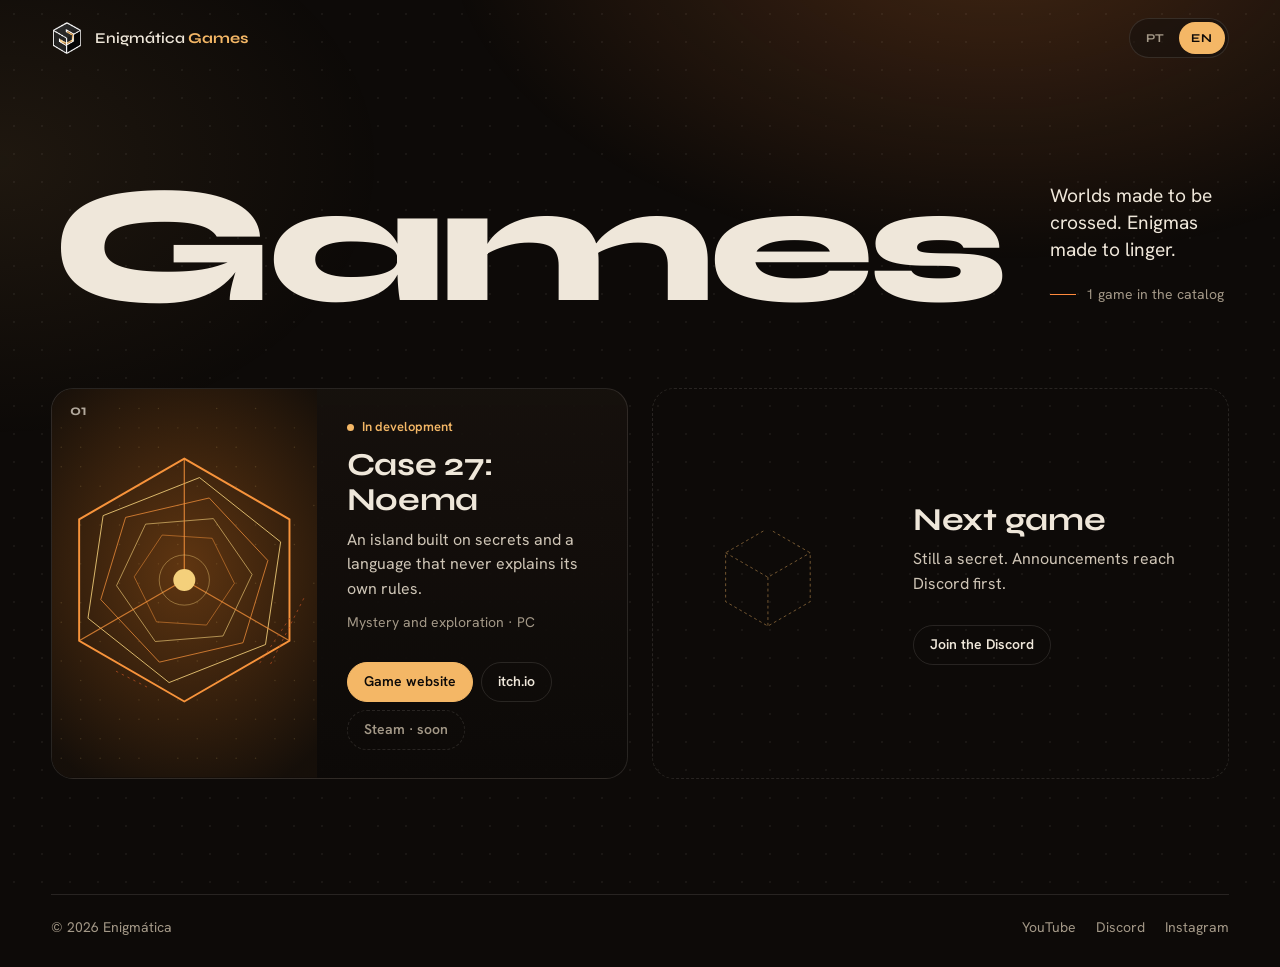
==== index.html @ 011060fa "Rebuild games hub as a dark, data-driven catalog for every game; English by default Co-Authored-By: " ====
<!doctype html>
<html lang="en">
<head>
  <meta charset="utf-8">
  <meta name="viewport" content="width=device-width, initial-scale=1">
  <meta name="theme-color" content="#0d0a08">
  <meta name="description" content="The official home of Enigmática’s games.">
  <meta property="og:title" content="Enigmática Games">
  <meta property="og:description" content="Every game from Enigmática, in one place.">
  <meta property="og:image" content="https://games.enigmatica.art.br/assets/images/enigmatica-logo.png">
  <link rel="canonical" href="https://games.enigmatica.art.br/">
  <link rel="icon" href="assets/images/enigmatica-mark.png">
  <link rel="preload" href="assets/fonts/syne-latin-wght-normal.woff2" as="font" type="font/woff2" crossorigin>
  <link rel="stylesheet" href="assets/games-hub.css?v=20">
  <title>Games — Enigmática</title>
</head>
<body>
  <a class="skip" href="#catalog" data-i18n="skip">Skip to the games</a>

  <header class="bar">
    <a class="home" href="https://enigmatica.art.br/" aria-label="Back to the Enigmática hub" data-i18n-attr="aria-label:homeLabel">
      <img src="assets/images/enigmatica-mark.png" alt="" width="32" height="32">
      <span>Enigmática <b>Games</b></span>
    </a>
    <div class="lang" role="group" aria-label="Language" data-i18n-attr="aria-label:langGroup">
      <button type="button" data-lang="pt" aria-pressed="false" lang="pt-BR" title="Português (Brasil)">PT</button>
      <button type="button" data-lang="en" aria-pressed="true" lang="en" title="English">EN</button>
    </div>
  </header>

  <main>
    <section class="intro" aria-labelledby="page-title">
      <h1 id="page-title" data-i18n="title">Games</h1>
      <div class="intro-side">
        <p class="lede" data-i18n="lede">Worlds made to be crossed. Enigmas made to linger.</p>
        <p class="count" id="count" aria-live="polite"></p>
      </div>
    </section>

    <section class="catalog" id="catalog" aria-labelledby="catalog-title">
      <h2 id="catalog-title" class="sr-only" data-i18n="catalogTitle">Catalog</h2>
      <div class="filters" id="filters" role="group" aria-label="Filter by status" data-i18n-attr="aria-label:filterLabel" hidden></div>
      <ul class="grid" id="grid"></ul>
    </section>
  </main>

  <footer class="foot">
    <span>© <span id="year">2026</span> Enigmática</span>
    <nav class="foot-links" aria-label="Official channels" data-i18n-attr="aria-label:channels">
      <a href="https://www.youtube.com/@enigmatica-art" target="_blank" rel="noopener noreferrer">YouTube</a>
      <a href="https://discord.gg/URapb2bbFA" target="_blank" rel="noopener noreferrer">Discord</a>
      <a href="https://www.instagram.com/enigmatica.official/" target="_blank" rel="noopener noreferrer">Instagram</a>
    </nav>
  </footer>

  <script src="assets/games-data.js?v=20"></script>
  <script src="assets/games-i18n.js?v=20"></script>
  <script src="assets/i18n.js?v=20"></script>
  <script src="assets/games-hub.js?v=20"></script>
</body>
</html>
---- assets/games-hub.css ----
@font-face {
  font-family: 'Syne';
  src: url('fonts/syne-latin-wght-normal.woff2') format('woff2-variations');
  font-weight: 400 800;
  font-display: swap;
}
@font-face {
  font-family: 'Hanken';
  src: url('fonts/hanken-grotesk-latin-wght-normal.woff2') format('woff2-variations');
  font-weight: 100 900;
  font-display: swap;
}

:root {
  color-scheme: dark;
  --night: #0d0a08;
  --char: #17120e;
  --bone: #efe7da;
  --dust: #a39887;
  --ember: #ff8a3d;
  --amber: #f4b766;
  --line: rgba(239, 231, 218, .12);
  --gut: clamp(16px, 4vw, 64px);
  --wide: 1320px;
}

* { box-sizing: border-box; }
html { background: var(--night); scroll-behavior: smooth; }
body {
  margin: 0;
  min-height: 100vh;
  display: flex; flex-direction: column;
  overflow-x: hidden;
  background: transparent;
  color: var(--bone);
  font: 400 16px/1.55 'Hanken', system-ui, sans-serif;
  -webkit-font-smoothing: antialiased;
}
body::before {
  content: ""; position: fixed; inset: 0; z-index: -1; pointer-events: none;
  background:
    radial-gradient(70vw 42vw at 78% -8%, rgba(255, 138, 61, .22), transparent 62%),
    radial-gradient(50vw 36vw at 0% 18%, rgba(244, 183, 102, .08), transparent 60%),
    radial-gradient(rgba(239, 231, 218, .06) 1px, transparent 1.2px) 0 0 / 28px 28px;
}
a { color: inherit; }
img, svg { display: block; }
.sr-only { position: absolute; width: 1px; height: 1px; overflow: hidden; clip: rect(0 0 0 0); white-space: nowrap; }
.skip { position: fixed; z-index: 100; left: 12px; top: 12px; padding: 10px 14px; background: var(--bone); color: var(--night); transform: translateY(-160%); border-radius: 8px; }
.skip:focus { transform: none; }
:focus-visible { outline: 2px solid var(--amber); outline-offset: 3px; }

/* barra */
.bar {
  width: min(100% - 2 * var(--gut), var(--wide)); margin: 0 auto;
  display: flex; justify-content: space-between; align-items: center; gap: 16px;
  padding: 18px 0;
}
.home { display: inline-flex; align-items: center; gap: 12px; text-decoration: none; font: 600 15px/1 'Syne', sans-serif; }
.home b { color: var(--amber); font-weight: 700; }
.home img { width: 32px; height: 32px; }
.lang { display: inline-flex; padding: 3px; gap: 2px; border: 1px solid var(--line); border-radius: 999px; background: rgba(23, 18, 14, .6); }
.lang button {
  min-width: 44px; min-height: 32px; padding: 0 12px; border: 0; border-radius: 999px; cursor: pointer;
  background: transparent; color: var(--dust); font: 700 12px/1 'Syne', sans-serif; letter-spacing: .06em;
  transition: background .25s ease, color .25s ease;
}
.lang button:hover { color: var(--bone); }
.lang button[aria-pressed="true"] { background: var(--amber); color: var(--night); }

/* abertura */
.intro {
  width: min(100% - 2 * var(--gut), var(--wide)); margin: 0 auto;
  padding: clamp(40px, 8vw, 110px) 0 clamp(28px, 4vw, 56px);
  display: grid; grid-template-columns: auto minmax(0, 340px); justify-content: space-between; align-items: end; gap: 24px 48px;
}
.intro h1 {
  margin: 0;
  font: 800 clamp(64px, 13vw, 196px)/.82 'Syne', sans-serif;
  letter-spacing: -.035em;
  animation: rise 1s cubic-bezier(.2, .7, .2, 1) both;
}
.intro-side { padding-bottom: .6em; animation: rise 1s .1s cubic-bezier(.2, .7, .2, 1) both; }
.lede { margin: 0 0 14px; color: var(--bone); font-size: clamp(17px, 1.5vw, 20px); line-height: 1.4; }
.count { margin: 0; display: inline-flex; align-items: center; gap: 10px; color: var(--dust); font-size: 14px; }
.count::before { content: ""; width: 26px; height: 1px; background: var(--ember); }

/* catálogo */
.catalog { width: min(100% - 2 * var(--gut), var(--wide)); margin: 0 auto; padding-bottom: clamp(70px, 9vw, 130px); flex: 1; }
.filters { display: flex; flex-wrap: wrap; gap: 8px; margin-bottom: 22px; }
.filters button {
  min-height: 38px; padding: 0 16px; border-radius: 999px; cursor: pointer;
  border: 1px solid var(--line); background: transparent; color: var(--dust); font: 600 14px/1 'Hanken', sans-serif;
}
.filters button[aria-pressed="true"] { border-color: var(--amber); color: var(--bone); background: rgba(244, 183, 102, .1); }

.grid {
  list-style: none; margin: 0; padding: 0;
  display: grid; grid-template-columns: repeat(auto-fit, minmax(min(100%, 320px), 1fr)); gap: clamp(14px, 1.8vw, 24px);
}
.card {
  position: relative;
  container-type: inline-size;
  display: flex; flex-direction: column;
  border: 1px solid var(--line); border-radius: 22px; overflow: hidden;
  background: linear-gradient(180deg, rgba(23, 18, 14, .9), rgba(13, 10, 8, .95));
  transition: border-color .35s ease, transform .35s cubic-bezier(.2, .7, .2, 1);
  animation: rise .9s cubic-bezier(.2, .7, .2, 1) both;
}
.card:nth-child(2) { animation-delay: .08s; }
.card:nth-child(3) { animation-delay: .16s; }
.card:hover, .card:focus-within { border-color: hsl(var(--h, 28) 80% 60% / .55); transform: translateY(-4px); }
.cover { position: relative; display: block; aspect-ratio: 5 / 4; overflow: hidden; }
.cover-art { width: 100%; height: 100%; }
.sigil { transform-origin: 200px 236px; transition: transform 1.4s cubic-bezier(.2, .7, .2, 1); }
.card:hover .sigil, .card:focus-within .sigil { transform: rotate(30deg) scale(1.04); }
.cover-no {
  position: absolute; left: 18px; top: 14px;
  font: 700 15px/1 'Syne', sans-serif; color: rgba(239, 231, 218, .7);
}
.card-body { display: flex; flex-direction: column; gap: 10px; padding: 20px 22px 22px; flex: 1; }
.status { margin: 0; display: inline-flex; align-items: center; gap: 8px; font-size: 13px; font-weight: 600; color: var(--dust); }
.status::before { content: ""; width: 7px; height: 7px; border-radius: 50%; background: currentColor; }
.status-released { color: #9fd38a; }
.status-development { color: var(--amber); }
.status-announced { color: #c9b3f0; }
.status-development::before { animation: pulse 2.4s ease-in-out infinite; }
@keyframes pulse { 50% { box-shadow: 0 0 0 5px rgba(244, 183, 102, .15); } }
.card-title { margin: 0; font: 700 clamp(22px, 2vw, 27px)/1.1 'Syne', sans-serif; letter-spacing: -.01em; }
.card-text { margin: 0; color: #cfc5b6; max-width: 46ch; }
.card-meta { margin: 0; color: var(--dust); font-size: 14px; }
.card-links { margin-top: auto; padding-top: 8px; display: flex; flex-wrap: wrap; gap: 8px; }
.pill {
  display: inline-flex; align-items: center; min-height: 40px; padding: 0 16px;
  border: 1px solid var(--line); border-radius: 999px;
  text-decoration: none; font-size: 14px; font-weight: 600;
  transition: background .2s ease, border-color .2s ease, color .2s ease;
}
a.pill:hover { border-color: var(--amber); }
.pill-solid { background: var(--amber); border-color: var(--amber); color: var(--night); }
a.pill-solid:hover { background: var(--bone); border-color: var(--bone); }
.pill-off { color: var(--dust); border-style: dashed; cursor: default; }

.card-next { background: transparent; border-style: dashed; }
.cover-next { display: grid; place-items: center; background: transparent; }
.cover-next { aspect-ratio: auto; min-height: 150px; }
.cover-next svg { width: min(46%, 170px); max-height: 120px; height: auto; fill: none; stroke: rgba(244, 183, 102, .55); stroke-width: 2; stroke-dasharray: 7 7; stroke-linejoin: round; animation: dash 20s linear infinite; }
@keyframes dash { to { stroke-dashoffset: -280; } }

.foot {
  width: min(100% - 2 * var(--gut), var(--wide)); margin: 0 auto;
  display: flex; flex-wrap: wrap; justify-content: space-between; gap: 12px 24px;
  padding: 22px 0 28px; border-top: 1px solid var(--line);
  color: var(--dust); font-size: 14px;
}
.foot-links { display: flex; gap: 20px; }
.foot-links a { text-decoration: none; }
.foot-links a:hover { color: var(--bone); }

@keyframes rise { from { opacity: 0; transform: translateY(20px); } }

@media (max-width: 720px) {
  .intro { grid-template-columns: 1fr; }
  .intro h1 { font-size: 15vw; }
  .intro-side { padding-bottom: 0; }
}
@media (prefers-reduced-motion: reduce) {
  html { scroll-behavior: auto; }
  *, *::before, *::after { animation: none !important; transition: none !important; }
}

/* cartão largo (poucos jogos ou tela grande): capa à esquerda */
.card-in { display: flex; flex-direction: column; height: 100%; }
@container (min-width: 560px) {
  .card-in { flex-direction: row; }
  .card-in > .cover { flex: 0 0 46%; aspect-ratio: 4 / 5; }
  .card-in > .cover-next { flex-basis: 40%; aspect-ratio: auto; }
  .card-in > .card-body { padding: 28px 30px; justify-content: center; }
  .card-in .card-title { font-size: 32px; }
  .card-in .card-links { margin-top: 10px; }
}
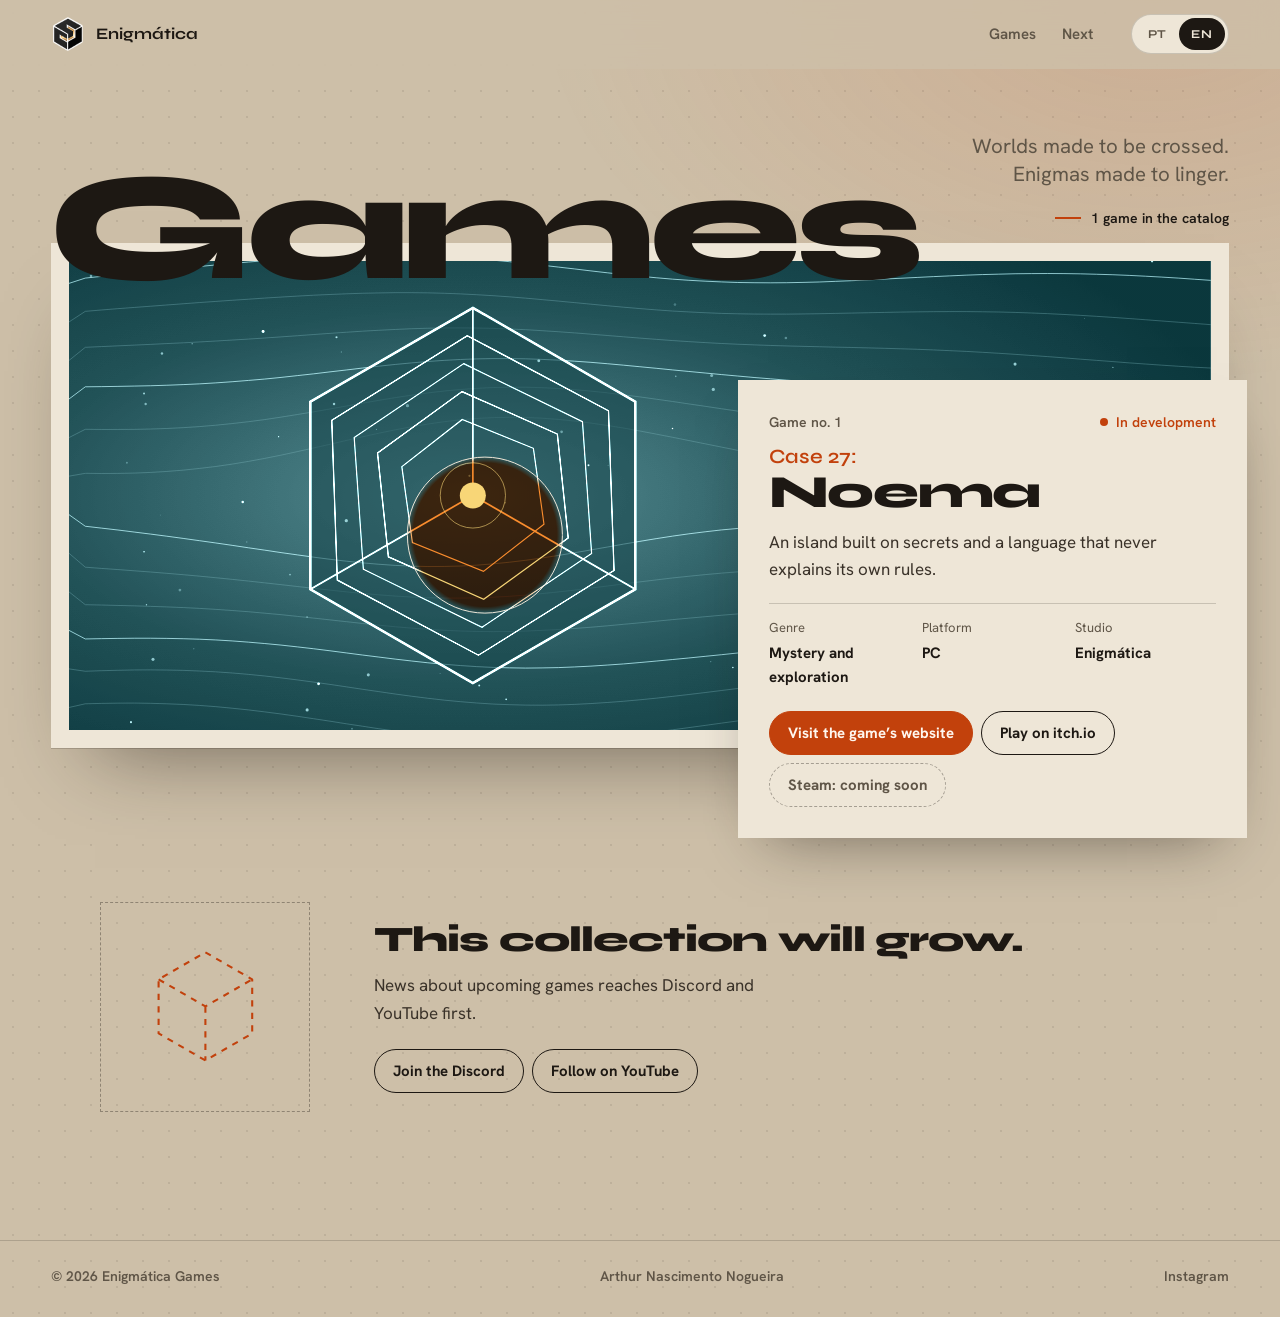
==== commit 93a43bc7: "Games hub: return to the exhibit layout on a sand palette, generated art per game, no game screensho" ====
--- a/index.html
+++ b/index.html
@@ -3,7 +3,7 @@
 <head>
   <meta charset="utf-8">
   <meta name="viewport" content="width=device-width, initial-scale=1">
-  <meta name="theme-color" content="#0d0a08">
+  <meta name="theme-color" content="#cdbfa8">
   <meta name="description" content="The official home of Enigmática’s games.">
   <meta property="og:title" content="Enigmática Games">
   <meta property="og:description" content="Every game from Enigmática, in one place.">
@@ -11,7 +11,7 @@
   <link rel="canonical" href="https://games.enigmatica.art.br/">
   <link rel="icon" href="assets/images/enigmatica-mark.png">
   <link rel="preload" href="assets/fonts/syne-latin-wght-normal.woff2" as="font" type="font/woff2" crossorigin>
-  <link rel="stylesheet" href="assets/games-hub.css?v=20">
+  <link rel="stylesheet" href="assets/games-hub.css?v=30">
   <title>Games — Enigmática</title>
 </head>
 <body>
@@ -19,9 +19,13 @@
 
   <header class="bar">
     <a class="home" href="https://enigmatica.art.br/" aria-label="Back to the Enigmática hub" data-i18n-attr="aria-label:homeLabel">
-      <img src="assets/images/enigmatica-mark.png" alt="" width="32" height="32">
-      <span>Enigmática <b>Games</b></span>
+      <img src="assets/images/enigmatica-mark.png" alt="" width="34" height="34">
+      <span>Enigmática</span>
     </a>
+    <nav class="bar-nav" aria-label="Sections" data-i18n-attr="aria-label:navLabel">
+      <a href="#catalog" data-i18n="nav.games">Games</a>
+      <a href="#next" data-i18n="nav.next">Next</a>
+    </nav>
     <div class="lang" role="group" aria-label="Language" data-i18n-attr="aria-label:langGroup">
       <button type="button" data-lang="pt" aria-pressed="false" lang="pt-BR" title="Português (Brasil)">PT</button>
       <button type="button" data-lang="en" aria-pressed="true" lang="en" title="English">EN</button>
@@ -29,33 +33,43 @@
   </header>
 
   <main>
-    <section class="intro" aria-labelledby="page-title">
-      <h1 id="page-title" data-i18n="title">Games</h1>
-      <div class="intro-side">
-        <p class="lede" data-i18n="lede">Worlds made to be crossed. Enigmas made to linger.</p>
-        <p class="count" id="count" aria-live="polite"></p>
+    <section class="opening" aria-labelledby="page-title">
+      <h1 id="page-title" class="mega" data-i18n="title">Games</h1>
+      <div class="opening-side">
+        <p class="lede" data-i18n-html="lede">Worlds made to be crossed.<br>Enigmas made to linger.</p>
+        <p class="count" id="count"></p>
       </div>
     </section>
 
-    <section class="catalog" id="catalog" aria-labelledby="catalog-title">
+    <section id="catalog" class="catalog" aria-labelledby="catalog-title">
       <h2 id="catalog-title" class="sr-only" data-i18n="catalogTitle">Catalog</h2>
-      <div class="filters" id="filters" role="group" aria-label="Filter by status" data-i18n-attr="aria-label:filterLabel" hidden></div>
-      <ul class="grid" id="grid"></ul>
+      <div id="exhibits"></div>
+    </section>
+
+    <section class="next" id="next" aria-labelledby="next-title">
+      <div class="next-slot" aria-hidden="true">
+        <svg viewBox="0 0 120 120"><path d="M60 8 105 34v52L60 112 15 86V34Z"/><path d="M15 34 60 60l45-26M60 60v52"/></svg>
+      </div>
+      <div class="next-copy">
+        <h2 id="next-title" data-i18n="next.title">This collection will grow.</h2>
+        <p data-i18n="next.text">News about upcoming games reaches Discord and YouTube first.</p>
+        <div class="actions">
+          <a class="btn" href="https://discord.gg/URapb2bbFA" target="_blank" rel="noopener noreferrer"><span data-i18n="next.discord">Join the Discord</span><span class="sr-only" data-i18n="newTab">(opens in a new tab)</span></a>
+          <a class="btn" href="https://www.youtube.com/@enigmatica-art" target="_blank" rel="noopener noreferrer"><span data-i18n="next.youtube">Follow on YouTube</span><span class="sr-only" data-i18n="newTab">(opens in a new tab)</span></a>
+        </div>
+      </div>
     </section>
   </main>
 
   <footer class="foot">
-    <span>© <span id="year">2026</span> Enigmática</span>
-    <nav class="foot-links" aria-label="Official channels" data-i18n-attr="aria-label:channels">
-      <a href="https://www.youtube.com/@enigmatica-art" target="_blank" rel="noopener noreferrer">YouTube</a>
-      <a href="https://discord.gg/URapb2bbFA" target="_blank" rel="noopener noreferrer">Discord</a>
-      <a href="https://www.instagram.com/enigmatica.official/" target="_blank" rel="noopener noreferrer">Instagram</a>
-    </nav>
+    <span>© <span id="year">2026</span> Enigmática Games</span>
+    <span>Arthur Nascimento Nogueira</span>
+    <a href="https://www.instagram.com/enigmatica.official/" target="_blank" rel="noopener noreferrer">Instagram</a>
   </footer>
 
-  <script src="assets/games-data.js?v=20"></script>
-  <script src="assets/games-i18n.js?v=20"></script>
-  <script src="assets/i18n.js?v=20"></script>
-  <script src="assets/games-hub.js?v=20"></script>
+  <script src="assets/games-data.js?v=30"></script>
+  <script src="assets/games-i18n.js?v=30"></script>
+  <script src="assets/i18n.js?v=30"></script>
+  <script src="assets/games-hub.js?v=30"></script>
 </body>
 </html>
--- a/assets/games-hub.css
+++ b/assets/games-hub.css
@@ -12,170 +12,204 @@
 }
 
 :root {
-  color-scheme: dark;
-  --night: #0d0a08;
-  --char: #17120e;
-  --bone: #efe7da;
-  --dust: #a39887;
-  --ember: #ff8a3d;
-  --amber: #f4b766;
-  --line: rgba(239, 231, 218, .12);
+  color-scheme: light;
+  --sand: #cdbfa8;
+  --paper: #eee6d7;
+  --ink: #1d1813;
+  --stone: #5f5547;
+  --ember: #c2410c;
+  --oxide: #2f5d62;
+  --rule: rgba(29, 24, 19, .18);
   --gut: clamp(16px, 4vw, 64px);
-  --wide: 1320px;
+  --wide: 1360px;
+  --mat: clamp(10px, 1.4vw, 20px);
 }
 
 * { box-sizing: border-box; }
-html { background: var(--night); scroll-behavior: smooth; }
+html { background: var(--sand); scroll-behavior: smooth; }
 body {
   margin: 0;
-  min-height: 100vh;
-  display: flex; flex-direction: column;
   overflow-x: hidden;
-  background: transparent;
-  color: var(--bone);
-  font: 400 16px/1.55 'Hanken', system-ui, sans-serif;
+  color: var(--ink);
+  font: 400 17px/1.6 'Hanken', system-ui, sans-serif;
+  background:
+    radial-gradient(80vw 50vw at 90% 0%, rgba(194, 65, 12, .14), transparent 60%),
+    radial-gradient(rgba(29, 24, 19, .09) 1px, transparent 1.3px) 0 0 / 26px 26px,
+    var(--sand);
   -webkit-font-smoothing: antialiased;
-}
-body::before {
-  content: ""; position: fixed; inset: 0; z-index: -1; pointer-events: none;
-  background:
-    radial-gradient(70vw 42vw at 78% -8%, rgba(255, 138, 61, .22), transparent 62%),
-    radial-gradient(50vw 36vw at 0% 18%, rgba(244, 183, 102, .08), transparent 60%),
-    radial-gradient(rgba(239, 231, 218, .06) 1px, transparent 1.2px) 0 0 / 28px 28px;
 }
 a { color: inherit; }
 img, svg { display: block; }
 .sr-only { position: absolute; width: 1px; height: 1px; overflow: hidden; clip: rect(0 0 0 0); white-space: nowrap; }
-.skip { position: fixed; z-index: 100; left: 12px; top: 12px; padding: 10px 14px; background: var(--bone); color: var(--night); transform: translateY(-160%); border-radius: 8px; }
+.skip { position: fixed; z-index: 100; left: 12px; top: 12px; padding: 10px 14px; background: var(--ink); color: var(--paper); transform: translateY(-160%); }
 .skip:focus { transform: none; }
-:focus-visible { outline: 2px solid var(--amber); outline-offset: 3px; }
+:focus-visible { outline: 2px solid var(--ember); outline-offset: 3px; }
 
 /* barra */
 .bar {
-  width: min(100% - 2 * var(--gut), var(--wide)); margin: 0 auto;
-  display: flex; justify-content: space-between; align-items: center; gap: 16px;
-  padding: 18px 0;
-}
-.home { display: inline-flex; align-items: center; gap: 12px; text-decoration: none; font: 600 15px/1 'Syne', sans-serif; }
-.home b { color: var(--amber); font-weight: 700; }
-.home img { width: 32px; height: 32px; }
-.lang { display: inline-flex; padding: 3px; gap: 2px; border: 1px solid var(--line); border-radius: 999px; background: rgba(23, 18, 14, .6); }
+  position: sticky; top: 0; z-index: 30;
+  display: grid; grid-template-columns: 1fr auto auto; align-items: center; gap: clamp(14px, 3vw, 40px);
+  padding: 14px var(--gut);
+  background: rgba(205, 191, 168, .84);
+  backdrop-filter: blur(12px); -webkit-backdrop-filter: blur(12px);
+  border-bottom: 1px solid transparent;
+  transition: border-color .3s ease;
+}
+.bar.is-stuck { border-color: var(--rule); }
+.home { display: inline-flex; align-items: center; gap: 11px; text-decoration: none; font: 700 16px/1 'Syne', sans-serif; }
+.home img { width: 34px; height: 34px; }
+.bar-nav { display: flex; gap: 26px; }
+.bar-nav a { text-decoration: none; font-weight: 600; font-size: 15px; color: var(--stone); }
+.bar-nav a:hover { color: var(--ink); }
+.lang { display: inline-flex; padding: 3px; border: 1px solid var(--rule); border-radius: 999px; background: var(--paper); }
 .lang button {
   min-width: 44px; min-height: 32px; padding: 0 12px; border: 0; border-radius: 999px; cursor: pointer;
-  background: transparent; color: var(--dust); font: 700 12px/1 'Syne', sans-serif; letter-spacing: .06em;
-  transition: background .25s ease, color .25s ease;
-}
-.lang button:hover { color: var(--bone); }
-.lang button[aria-pressed="true"] { background: var(--amber); color: var(--night); }
-
-/* abertura */
-.intro {
+  background: transparent; color: var(--stone); font: 700 12px/1 'Syne', sans-serif; letter-spacing: .06em;
+}
+.lang button[aria-pressed="true"] { background: var(--ink); color: var(--paper); }
+
+/* abertura: título gigante que invade a primeira moldura */
+.opening {
+  position: relative; z-index: 3;
   width: min(100% - 2 * var(--gut), var(--wide)); margin: 0 auto;
-  padding: clamp(40px, 8vw, 110px) 0 clamp(28px, 4vw, 56px);
-  display: grid; grid-template-columns: auto minmax(0, 340px); justify-content: space-between; align-items: end; gap: 24px 48px;
-}
-.intro h1 {
+  padding-top: clamp(24px, 5vw, 64px);
+  display: grid; grid-template-columns: 1fr auto; align-items: end; gap: 24px;
+  pointer-events: none;
+}
+.mega {
   margin: 0;
-  font: 800 clamp(64px, 13vw, 196px)/.82 'Syne', sans-serif;
-  letter-spacing: -.035em;
-  animation: rise 1s cubic-bezier(.2, .7, .2, 1) both;
-}
-.intro-side { padding-bottom: .6em; animation: rise 1s .1s cubic-bezier(.2, .7, .2, 1) both; }
-.lede { margin: 0 0 14px; color: var(--bone); font-size: clamp(17px, 1.5vw, 20px); line-height: 1.4; }
-.count { margin: 0; display: inline-flex; align-items: center; gap: 10px; color: var(--dust); font-size: 14px; }
-.count::before { content: ""; width: 26px; height: 1px; background: var(--ember); }
-
-/* catálogo */
-.catalog { width: min(100% - 2 * var(--gut), var(--wide)); margin: 0 auto; padding-bottom: clamp(70px, 9vw, 130px); flex: 1; }
-.filters { display: flex; flex-wrap: wrap; gap: 8px; margin-bottom: 22px; }
-.filters button {
-  min-height: 38px; padding: 0 16px; border-radius: 999px; cursor: pointer;
-  border: 1px solid var(--line); background: transparent; color: var(--dust); font: 600 14px/1 'Hanken', sans-serif;
-}
-.filters button[aria-pressed="true"] { border-color: var(--amber); color: var(--bone); background: rgba(244, 183, 102, .1); }
-
-.grid {
-  list-style: none; margin: 0; padding: 0;
-  display: grid; grid-template-columns: repeat(auto-fit, minmax(min(100%, 320px), 1fr)); gap: clamp(14px, 1.8vw, 24px);
-}
-.card {
+  font: 800 clamp(64px, 12vw, 180px)/.8 'Syne', sans-serif;
+  letter-spacing: -.045em;
+  transform: translateX(-.03em);
+  animation: up 1.1s cubic-bezier(.2, .7, .2, 1) both;
+}
+.opening-side {
+  margin-bottom: calc(clamp(64px, 12vw, 180px) * .3 + 14px);
+  text-align: right;
+  animation: up 1.1s .12s cubic-bezier(.2, .7, .2, 1) both;
+}
+.lede { margin: 0 0 12px; max-width: 26ch; margin-left: auto; color: var(--stone); font-size: clamp(17px, 1.6vw, 21px); line-height: 1.35; }
+.count { margin: 0; display: inline-flex; align-items: center; gap: 10px; color: var(--ink); font-weight: 600; font-size: 14px; }
+.count::before { content: ""; width: 26px; height: 2px; background: var(--ember); }
+
+/* exposições */
+.catalog { position: relative; z-index: 2; }
+.exhibit {
   position: relative;
-  container-type: inline-size;
-  display: flex; flex-direction: column;
-  border: 1px solid var(--line); border-radius: 22px; overflow: hidden;
-  background: linear-gradient(180deg, rgba(23, 18, 14, .9), rgba(13, 10, 8, .95));
-  transition: border-color .35s ease, transform .35s cubic-bezier(.2, .7, .2, 1);
-  animation: rise .9s cubic-bezier(.2, .7, .2, 1) both;
-}
-.card:nth-child(2) { animation-delay: .08s; }
-.card:nth-child(3) { animation-delay: .16s; }
-.card:hover, .card:focus-within { border-color: hsl(var(--h, 28) 80% 60% / .55); transform: translateY(-4px); }
-.cover { position: relative; display: block; aspect-ratio: 5 / 4; overflow: hidden; }
-.cover-art { width: 100%; height: 100%; }
-.sigil { transform-origin: 200px 236px; transition: transform 1.4s cubic-bezier(.2, .7, .2, 1); }
-.card:hover .sigil, .card:focus-within .sigil { transform: rotate(30deg) scale(1.04); }
-.cover-no {
-  position: absolute; left: 18px; top: 14px;
-  font: 700 15px/1 'Syne', sans-serif; color: rgba(239, 231, 218, .7);
-}
-.card-body { display: flex; flex-direction: column; gap: 10px; padding: 20px 22px 22px; flex: 1; }
-.status { margin: 0; display: inline-flex; align-items: center; gap: 8px; font-size: 13px; font-weight: 600; color: var(--dust); }
-.status::before { content: ""; width: 7px; height: 7px; border-radius: 50%; background: currentColor; }
-.status-released { color: #9fd38a; }
-.status-development { color: var(--amber); }
-.status-announced { color: #c9b3f0; }
+  width: min(100% - 2 * var(--gut), var(--wide));
+  margin: 0 auto clamp(120px, 12vw, 180px);
+  display: grid; grid-template-columns: repeat(12, minmax(0, 1fr));
+  animation: up 1.1s .2s cubic-bezier(.2, .7, .2, 1) both;
+}
+.exhibit:first-child { margin-top: calc(clamp(64px, 12vw, 180px) * -.3); }
+.frame {
+  --x: 60%; --y: 50%; --r: 0px;
+  position: relative; display: block;
+  grid-column: 1 / -1; grid-row: 1;
+  aspect-ratio: 7 / 3;
+  background: var(--paper);
+  box-shadow: 0 1px 0 var(--rule), 0 44px 80px -44px rgba(29, 24, 19, .55);
+  overflow: hidden; cursor: crosshair;
+}
+.frame-art { position: absolute; inset: var(--mat); overflow: hidden; }
+.frame-art svg { width: 100%; height: 100%; }
+.frame-base svg { filter: grayscale(1) contrast(.9) brightness(1.9); }
+.frame-base::after { content: ""; position: absolute; inset: 0; background: var(--oxide); mix-blend-mode: color; }
+.frame-base::before { content: ""; position: absolute; inset: 0; z-index: 1; background: var(--oxide); mix-blend-mode: soft-light; opacity: .35; }
+.frame-color {
+  z-index: 2;
+  -webkit-mask-image: radial-gradient(circle var(--r) at var(--x) var(--y), #000 92%, transparent 100%);
+          mask-image: radial-gradient(circle var(--r) at var(--x) var(--y), #000 92%, transparent 100%);
+}
+.sigil { transition: transform 1.6s cubic-bezier(.2, .7, .2, 1); }
+.frame:hover .sigil { transform: rotate(30deg); }
+.frame-ring {
+  position: absolute; z-index: 3; left: 0; top: 0;
+  width: calc(var(--r) * 2); height: calc(var(--r) * 2);
+  border: 1.5px solid var(--paper); border-radius: 50%;
+  transform: translate(calc(var(--px, 0px) - 50%), calc(var(--py, 0px) - 50%));
+  pointer-events: none;
+}
+
+.placard {
+  position: relative; z-index: 4;
+  grid-column: 8 / -1; grid-row: 1; align-self: end;
+  margin: 0 calc(var(--mat) * -1) calc(clamp(60px, 7vw, 110px) * -1) 0;
+  padding: clamp(22px, 2.4vw, 34px);
+  background: var(--paper);
+  box-shadow: 0 26px 60px -30px rgba(29, 24, 19, .55);
+}
+.is-flip .placard { grid-column: 1 / 6; margin: 0 0 calc(clamp(60px, 7vw, 110px) * -1) calc(var(--mat) * -1); }
+.placard-no { display: flex; justify-content: space-between; align-items: center; gap: 12px; margin: 0 0 14px; font-size: 14px; font-weight: 600; color: var(--stone); }
+.status { display: inline-flex; align-items: center; gap: 8px; }
+.status::before { content: ""; width: 8px; height: 8px; border-radius: 50%; background: currentColor; }
+.status-development { color: var(--ember); }
 .status-development::before { animation: pulse 2.4s ease-in-out infinite; }
-@keyframes pulse { 50% { box-shadow: 0 0 0 5px rgba(244, 183, 102, .15); } }
-.card-title { margin: 0; font: 700 clamp(22px, 2vw, 27px)/1.1 'Syne', sans-serif; letter-spacing: -.01em; }
-.card-text { margin: 0; color: #cfc5b6; max-width: 46ch; }
-.card-meta { margin: 0; color: var(--dust); font-size: 14px; }
-.card-links { margin-top: auto; padding-top: 8px; display: flex; flex-wrap: wrap; gap: 8px; }
-.pill {
-  display: inline-flex; align-items: center; min-height: 40px; padding: 0 16px;
-  border: 1px solid var(--line); border-radius: 999px;
-  text-decoration: none; font-size: 14px; font-weight: 600;
-  transition: background .2s ease, border-color .2s ease, color .2s ease;
-}
-a.pill:hover { border-color: var(--amber); }
-.pill-solid { background: var(--amber); border-color: var(--amber); color: var(--night); }
-a.pill-solid:hover { background: var(--bone); border-color: var(--bone); }
-.pill-off { color: var(--dust); border-style: dashed; cursor: default; }
-
-.card-next { background: transparent; border-style: dashed; }
-.cover-next { display: grid; place-items: center; background: transparent; }
-.cover-next { aspect-ratio: auto; min-height: 150px; }
-.cover-next svg { width: min(46%, 170px); max-height: 120px; height: auto; fill: none; stroke: rgba(244, 183, 102, .55); stroke-width: 2; stroke-dasharray: 7 7; stroke-linejoin: round; animation: dash 20s linear infinite; }
-@keyframes dash { to { stroke-dashoffset: -280; } }
+.status-released { color: #3c7a3a; }
+.status-announced { color: var(--oxide); }
+@keyframes pulse { 50% { box-shadow: 0 0 0 5px rgba(194, 65, 12, .18); } }
+.placard h3 { margin: 0 0 14px; font: 800 clamp(34px, 3.6vw, 54px)/.95 'Syne', sans-serif; letter-spacing: -.03em; }
+.placard h3 .pre { display: block; margin-bottom: .22em; font-weight: 600; font-size: .44em; letter-spacing: 0; color: var(--ember); }
+.placard-text { margin: 0 0 20px; max-width: 46ch; color: #3a3229; }
+.facts { margin: 0 0 22px; padding-top: 14px; border-top: 1px solid var(--rule); display: grid; grid-template-columns: repeat(3, minmax(0, 1fr)); gap: 12px; }
+.facts dt { font-size: 13px; color: var(--stone); }
+.facts dd { margin: 2px 0 0; font-weight: 700; font-size: 15px; }
+
+.actions { display: flex; flex-wrap: wrap; gap: 8px; }
+.btn {
+  display: inline-flex; align-items: center; min-height: 44px; padding: 0 18px;
+  border: 1.5px solid var(--ink); border-radius: 999px;
+  text-decoration: none; font-weight: 700; font-size: 15px;
+  transition: background .2s ease, color .2s ease, border-color .2s ease;
+}
+a.btn:hover { background: var(--ink); color: var(--paper); }
+.btn-solid { background: var(--ember); border-color: var(--ember); color: #fff7ef; }
+a.btn-solid:hover { background: var(--ink); border-color: var(--ink); }
+.btn-off { border-style: dashed; border-color: rgba(29, 24, 19, .35); color: var(--stone); cursor: default; }
+
+/* próximo */
+.next {
+  width: min(100% - 2 * var(--gut), 1080px);
+  margin: clamp(60px, 8vw, 120px) auto clamp(90px, 10vw, 150px);
+  display: grid; grid-template-columns: auto 1fr; align-items: center; gap: clamp(28px, 5vw, 72px);
+}
+.next-slot { width: clamp(130px, 17vw, 210px); aspect-ratio: 1; display: grid; place-items: center; border: 1.5px dashed rgba(29, 24, 19, .35); }
+.next-slot svg { width: 60%; fill: none; stroke: var(--ember); stroke-width: 2; stroke-linejoin: round; stroke-dasharray: 6 6; animation: dash 18s linear infinite; }
+@keyframes dash { to { stroke-dashoffset: -240; } }
+.next h2 { margin: 0; font: 800 clamp(26px, 2.8vw, 40px)/1.05 'Syne', sans-serif; letter-spacing: -.025em; }
+.next p { margin: 14px 0 22px; max-width: 44ch; color: #3a3229; }
 
 .foot {
-  width: min(100% - 2 * var(--gut), var(--wide)); margin: 0 auto;
   display: flex; flex-wrap: wrap; justify-content: space-between; gap: 12px 24px;
-  padding: 22px 0 28px; border-top: 1px solid var(--line);
-  color: var(--dust); font-size: 14px;
-}
-.foot-links { display: flex; gap: 20px; }
-.foot-links a { text-decoration: none; }
-.foot-links a:hover { color: var(--bone); }
-
-@keyframes rise { from { opacity: 0; transform: translateY(20px); } }
-
-@media (max-width: 720px) {
-  .intro { grid-template-columns: 1fr; }
-  .intro h1 { font-size: 15vw; }
-  .intro-side { padding-bottom: 0; }
+  padding: 24px var(--gut) 30px; border-top: 1px solid var(--rule);
+  font-size: 14px; font-weight: 600; color: var(--stone);
+}
+.foot a { text-decoration: none; }
+.foot a:hover { color: var(--ink); }
+
+@keyframes up { from { opacity: 0; transform: translateY(26px); } }
+.mega { animation-name: upMega; }
+@keyframes upMega { from { opacity: 0; transform: translate(-.03em, 30px); } }
+
+@media (max-width: 1000px) {
+  .placard { grid-column: 5 / -1; }
+  .is-flip .placard { grid-column: 1 / 9; }
+}
+@media (max-width: 760px) {
+  .bar { grid-template-columns: 1fr auto; }
+  .bar-nav { display: none; }
+  .opening { grid-template-columns: 1fr; gap: 8px; }
+  .mega { font-size: 15vw; }
+  .opening-side { margin-bottom: 20px; text-align: left; }
+  .lede { margin-left: 0; }
+  .exhibit, .exhibit:first-child { display: block; margin-top: 0; margin-bottom: 72px; }
+  .frame { aspect-ratio: 4 / 3; }
+  .placard, .is-flip .placard { margin: -40px 12px 0; }
+  .facts { grid-template-columns: 1fr 1fr; }
+  .facts div:last-child { grid-column: span 2; }
+  .next { grid-template-columns: 1fr; }
 }
 @media (prefers-reduced-motion: reduce) {
   html { scroll-behavior: auto; }
   *, *::before, *::after { animation: none !important; transition: none !important; }
 }
-
-/* cartão largo (poucos jogos ou tela grande): capa à esquerda */
-.card-in { display: flex; flex-direction: column; height: 100%; }
-@container (min-width: 560px) {
-  .card-in { flex-direction: row; }
-  .card-in > .cover { flex: 0 0 46%; aspect-ratio: 4 / 5; }
-  .card-in > .cover-next { flex-basis: 40%; aspect-ratio: auto; }
-  .card-in > .card-body { padding: 28px 30px; justify-content: center; }
-  .card-in .card-title { font-size: 32px; }
-  .card-in .card-links { margin-top: 10px; }
-}
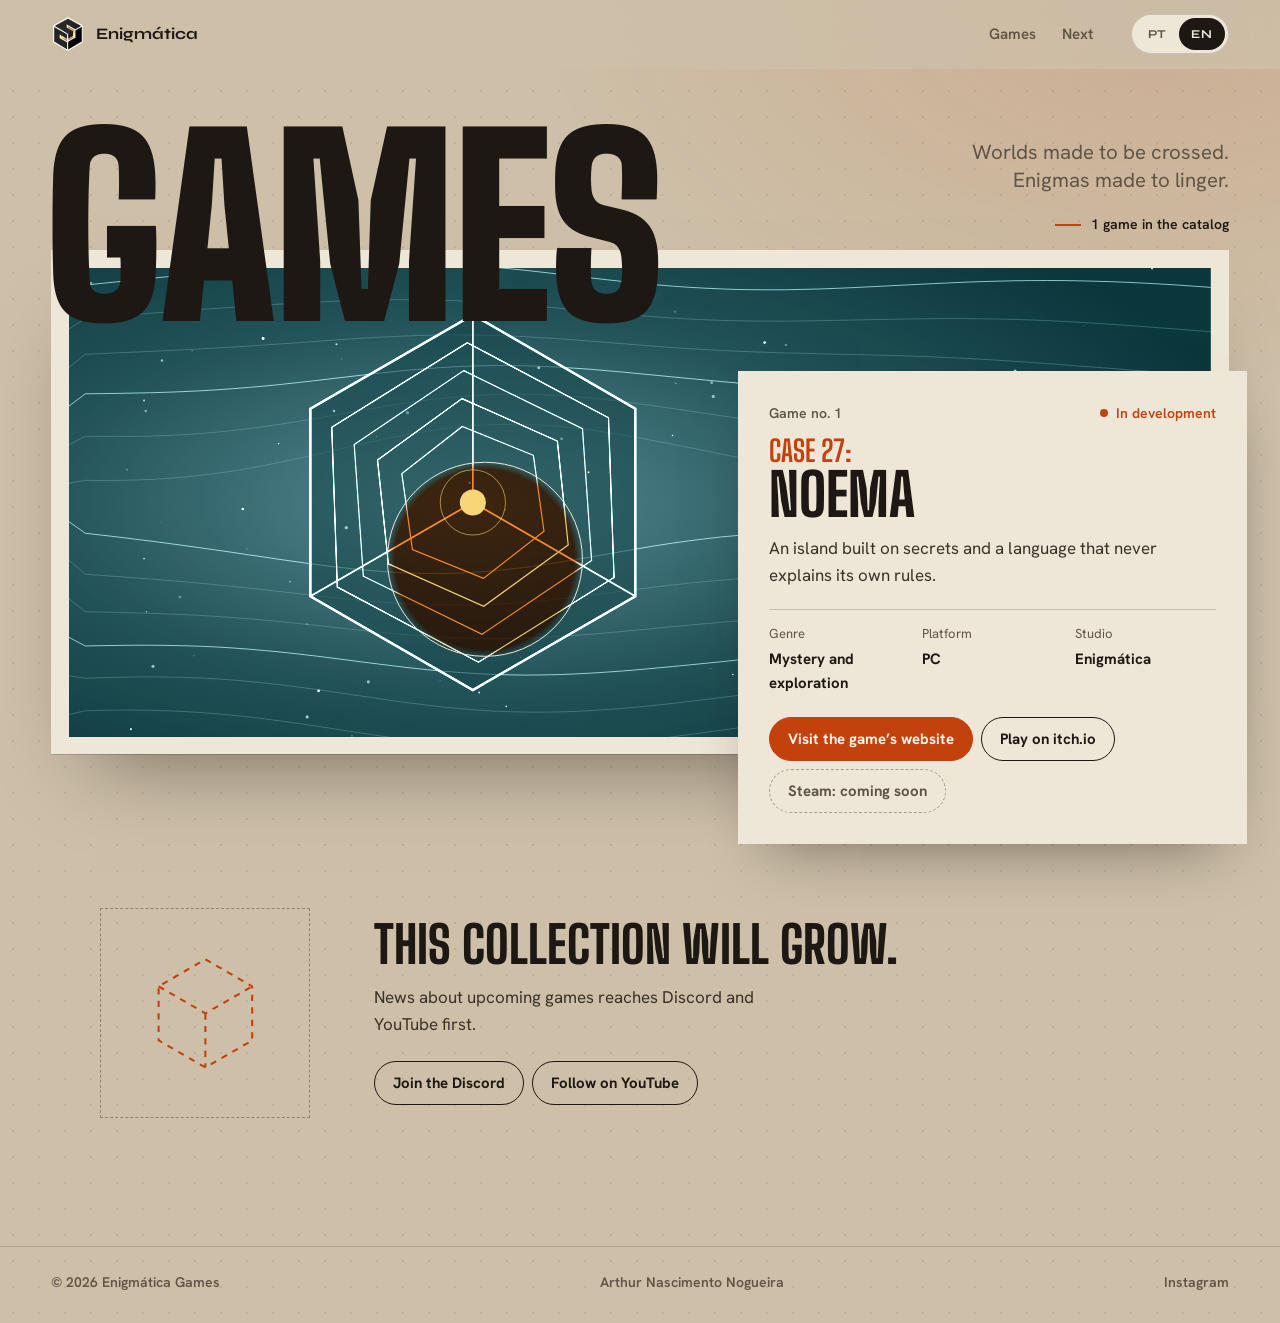
==== commit c0084482: "Games hub: switch headlines to Big Shoulders Display Co-Authored-By: Claude Opus 5.5 <noreply@anthro" ====
--- a/index.html
+++ b/index.html
@@ -10,8 +10,8 @@
   <meta property="og:image" content="https://games.enigmatica.art.br/assets/images/enigmatica-logo.png">
   <link rel="canonical" href="https://games.enigmatica.art.br/">
   <link rel="icon" href="assets/images/enigmatica-mark.png">
-  <link rel="preload" href="assets/fonts/syne-latin-wght-normal.woff2" as="font" type="font/woff2" crossorigin>
-  <link rel="stylesheet" href="assets/games-hub.css?v=30">
+  <link rel="preload" href="assets/fonts/big-shoulders-display-latin-wght-normal.woff2" as="font" type="font/woff2" crossorigin>
+  <link rel="stylesheet" href="assets/games-hub.css?v=31">
   <title>Games — Enigmática</title>
 </head>
 <body>
--- a/assets/games-hub.css
+++ b/assets/games-hub.css
@@ -2,6 +2,12 @@
   font-family: 'Syne';
   src: url('fonts/syne-latin-wght-normal.woff2') format('woff2-variations');
   font-weight: 400 800;
+  font-display: swap;
+}
+@font-face {
+  font-family: 'Shoulders';
+  src: url('fonts/big-shoulders-display-latin-wght-normal.woff2') format('woff2-variations');
+  font-weight: 100 900;
   font-display: swap;
 }
 @font-face {
@@ -78,13 +84,14 @@
 }
 .mega {
   margin: 0;
-  font: 800 clamp(64px, 12vw, 180px)/.8 'Syne', sans-serif;
-  letter-spacing: -.045em;
+  font: 900 clamp(96px, 19vw, 290px)/.78 'Shoulders', sans-serif;
+  letter-spacing: -.01em;
+  text-transform: uppercase;
   transform: translateX(-.03em);
   animation: up 1.1s cubic-bezier(.2, .7, .2, 1) both;
 }
 .opening-side {
-  margin-bottom: calc(clamp(64px, 12vw, 180px) * .3 + 14px);
+  margin-bottom: calc(clamp(96px, 19vw, 290px) * .3 + 14px);
   text-align: right;
   animation: up 1.1s .12s cubic-bezier(.2, .7, .2, 1) both;
 }
@@ -101,7 +108,7 @@
   display: grid; grid-template-columns: repeat(12, minmax(0, 1fr));
   animation: up 1.1s .2s cubic-bezier(.2, .7, .2, 1) both;
 }
-.exhibit:first-child { margin-top: calc(clamp(64px, 12vw, 180px) * -.3); }
+.exhibit:first-child { margin-top: calc(clamp(96px, 19vw, 290px) * -.3); }
 .frame {
   --x: 60%; --y: 50%; --r: 0px;
   position: relative; display: block;
@@ -148,8 +155,8 @@
 .status-released { color: #3c7a3a; }
 .status-announced { color: var(--oxide); }
 @keyframes pulse { 50% { box-shadow: 0 0 0 5px rgba(194, 65, 12, .18); } }
-.placard h3 { margin: 0 0 14px; font: 800 clamp(34px, 3.6vw, 54px)/.95 'Syne', sans-serif; letter-spacing: -.03em; }
-.placard h3 .pre { display: block; margin-bottom: .22em; font-weight: 600; font-size: .44em; letter-spacing: 0; color: var(--ember); }
+.placard h3 { margin: 0 0 14px; font: 800 clamp(44px, 4.6vw, 70px)/.9 'Shoulders', sans-serif; letter-spacing: 0; text-transform: uppercase; }
+.placard h3 .pre { display: block; margin-bottom: .12em; font-weight: 700; font-size: .5em; letter-spacing: 0; color: var(--ember); }
 .placard-text { margin: 0 0 20px; max-width: 46ch; color: #3a3229; }
 .facts { margin: 0 0 22px; padding-top: 14px; border-top: 1px solid var(--rule); display: grid; grid-template-columns: repeat(3, minmax(0, 1fr)); gap: 12px; }
 .facts dt { font-size: 13px; color: var(--stone); }
@@ -176,7 +183,7 @@
 .next-slot { width: clamp(130px, 17vw, 210px); aspect-ratio: 1; display: grid; place-items: center; border: 1.5px dashed rgba(29, 24, 19, .35); }
 .next-slot svg { width: 60%; fill: none; stroke: var(--ember); stroke-width: 2; stroke-linejoin: round; stroke-dasharray: 6 6; animation: dash 18s linear infinite; }
 @keyframes dash { to { stroke-dashoffset: -240; } }
-.next h2 { margin: 0; font: 800 clamp(26px, 2.8vw, 40px)/1.05 'Syne', sans-serif; letter-spacing: -.025em; }
+.next h2 { margin: 0; font: 800 clamp(36px, 4vw, 58px)/.95 'Shoulders', sans-serif; letter-spacing: 0; text-transform: uppercase; }
 .next p { margin: 14px 0 22px; max-width: 44ch; color: #3a3229; }
 
 .foot {
@@ -199,7 +206,7 @@
   .bar { grid-template-columns: 1fr auto; }
   .bar-nav { display: none; }
   .opening { grid-template-columns: 1fr; gap: 8px; }
-  .mega { font-size: 15vw; }
+  .mega { font-size: 33vw; }
   .opening-side { margin-bottom: 20px; text-align: left; }
   .lede { margin-left: 0; }
   .exhibit, .exhibit:first-child { display: block; margin-top: 0; margin-bottom: 72px; }
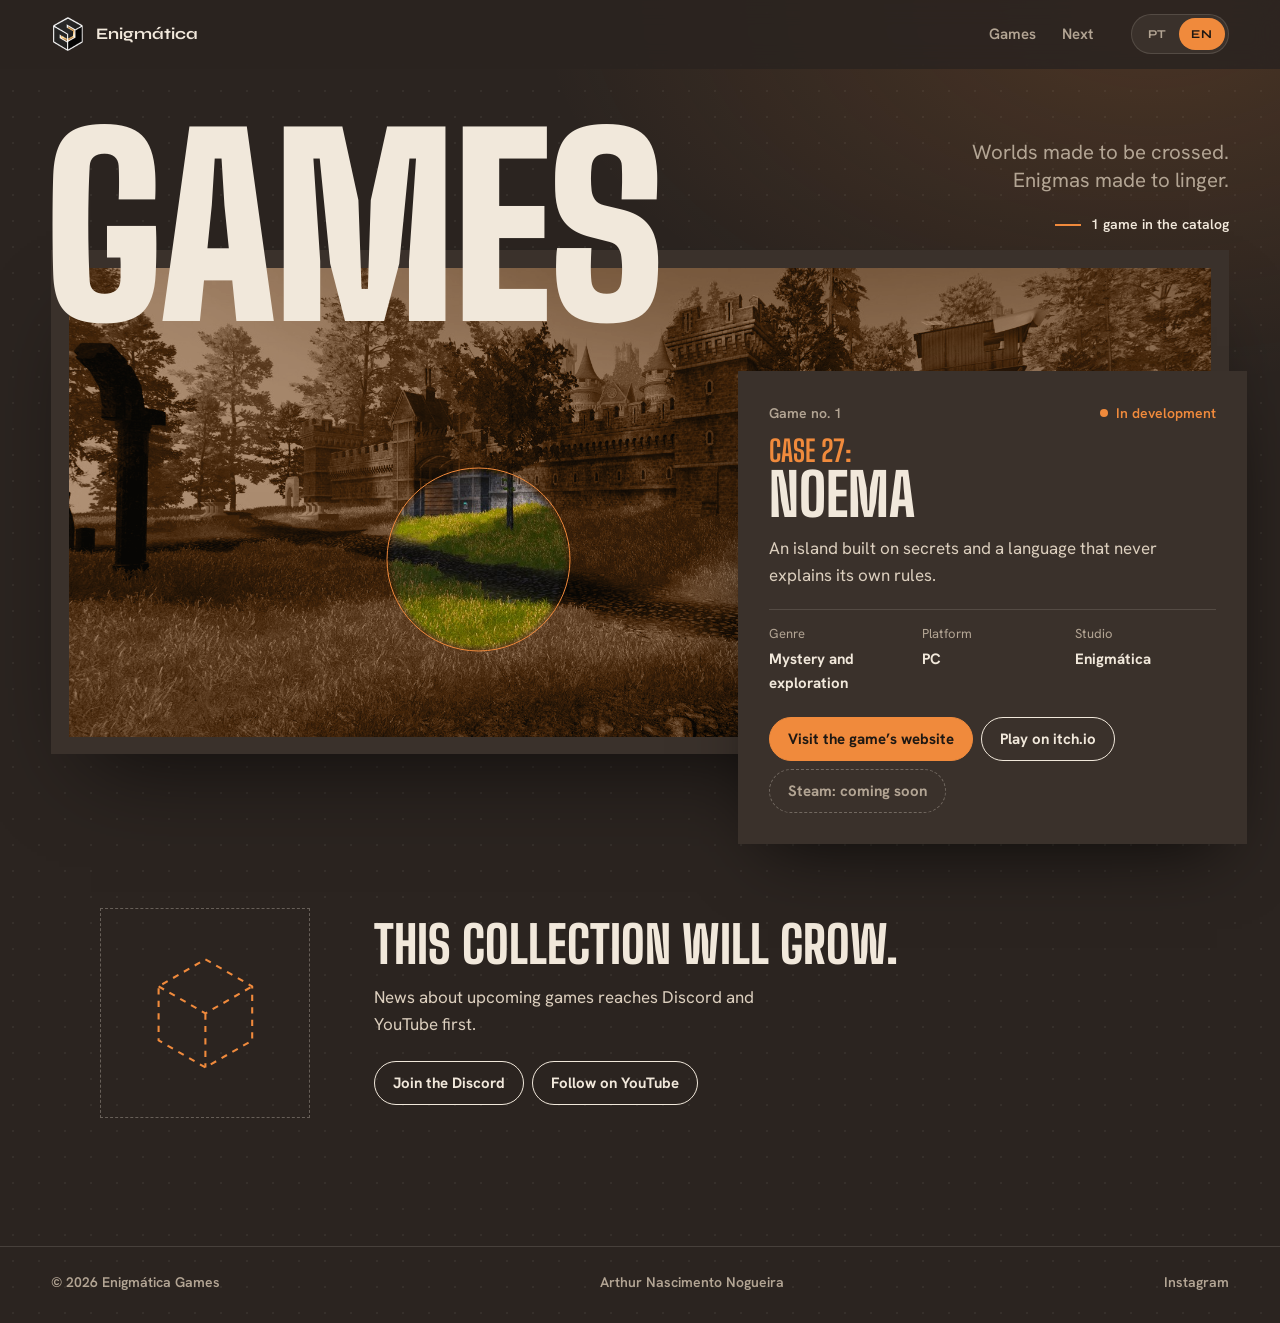
==== commit 5ef7d1fe: "Games hub: real cover image per game, warm charcoal and orange palette Co-Authored-By: Claude Opus 5" ====
--- a/index.html
+++ b/index.html
@@ -3,15 +3,16 @@
 <head>
   <meta charset="utf-8">
   <meta name="viewport" content="width=device-width, initial-scale=1">
-  <meta name="theme-color" content="#cdbfa8">
+  <meta name="theme-color" content="#2b2420">
   <meta name="description" content="The official home of Enigmática’s games.">
   <meta property="og:title" content="Enigmática Games">
   <meta property="og:description" content="Every game from Enigmática, in one place.">
-  <meta property="og:image" content="https://games.enigmatica.art.br/assets/images/enigmatica-logo.png">
+  <meta property="og:image" content="https://games.enigmatica.art.br/assets/images/principal.jpg">
   <link rel="canonical" href="https://games.enigmatica.art.br/">
   <link rel="icon" href="assets/images/enigmatica-mark.png">
+  <link rel="preload" href="assets/images/principal.jpg" as="image">
   <link rel="preload" href="assets/fonts/big-shoulders-display-latin-wght-normal.woff2" as="font" type="font/woff2" crossorigin>
-  <link rel="stylesheet" href="assets/games-hub.css?v=31">
+  <link rel="stylesheet" href="assets/games-hub.css?v=32">
   <title>Games — Enigmática</title>
 </head>
 <body>
@@ -67,9 +68,9 @@
     <a href="https://www.instagram.com/enigmatica.official/" target="_blank" rel="noopener noreferrer">Instagram</a>
   </footer>
 
-  <script src="assets/games-data.js?v=30"></script>
+  <script src="assets/games-data.js?v=32"></script>
   <script src="assets/games-i18n.js?v=30"></script>
   <script src="assets/i18n.js?v=30"></script>
-  <script src="assets/games-hub.js?v=30"></script>
+  <script src="assets/games-hub.js?v=32"></script>
 </body>
 </html>
--- a/assets/games-hub.css
+++ b/assets/games-hub.css
@@ -18,14 +18,14 @@
 }
 
 :root {
-  color-scheme: light;
-  --sand: #cdbfa8;
-  --paper: #eee6d7;
-  --ink: #1d1813;
-  --stone: #5f5547;
-  --ember: #c2410c;
-  --oxide: #2f5d62;
-  --rule: rgba(29, 24, 19, .18);
+  color-scheme: dark;
+  --sand: #2b2420;
+  --paper: #3a312b;
+  --ink: #f1e8db;
+  --stone: #b3a594;
+  --ember: #f08a3c;
+  --oxide: #8a5a32;
+  --rule: rgba(241, 232, 219, .14);
   --gut: clamp(16px, 4vw, 64px);
   --wide: 1360px;
   --mat: clamp(10px, 1.4vw, 20px);
@@ -39,8 +39,8 @@
   color: var(--ink);
   font: 400 17px/1.6 'Hanken', system-ui, sans-serif;
   background:
-    radial-gradient(80vw 50vw at 90% 0%, rgba(194, 65, 12, .14), transparent 60%),
-    radial-gradient(rgba(29, 24, 19, .09) 1px, transparent 1.3px) 0 0 / 26px 26px,
+    radial-gradient(80vw 50vw at 90% 0%, rgba(240, 138, 61, .16), transparent 60%),
+    radial-gradient(rgba(241, 232, 219, .06) 1px, transparent 1.3px) 0 0 / 26px 26px,
     var(--sand);
   -webkit-font-smoothing: antialiased;
 }
@@ -56,7 +56,7 @@
   position: sticky; top: 0; z-index: 30;
   display: grid; grid-template-columns: 1fr auto auto; align-items: center; gap: clamp(14px, 3vw, 40px);
   padding: 14px var(--gut);
-  background: rgba(205, 191, 168, .84);
+  background: rgba(43, 36, 32, .86);
   backdrop-filter: blur(12px); -webkit-backdrop-filter: blur(12px);
   border-bottom: 1px solid transparent;
   transition: border-color .3s ease;
@@ -72,7 +72,7 @@
   min-width: 44px; min-height: 32px; padding: 0 12px; border: 0; border-radius: 999px; cursor: pointer;
   background: transparent; color: var(--stone); font: 700 12px/1 'Syne', sans-serif; letter-spacing: .06em;
 }
-.lang button[aria-pressed="true"] { background: var(--ink); color: var(--paper); }
+.lang button[aria-pressed="true"] { background: var(--ember); color: #1e1813; }
 
 /* abertura: título gigante que invade a primeira moldura */
 .opening {
@@ -115,14 +115,15 @@
   grid-column: 1 / -1; grid-row: 1;
   aspect-ratio: 7 / 3;
   background: var(--paper);
-  box-shadow: 0 1px 0 var(--rule), 0 44px 80px -44px rgba(29, 24, 19, .55);
+  box-shadow: 0 44px 90px -40px rgba(0, 0, 0, .7);
   overflow: hidden; cursor: crosshair;
 }
 .frame-art { position: absolute; inset: var(--mat); overflow: hidden; }
-.frame-art svg { width: 100%; height: 100%; }
+.frame-art svg, .frame-art img { width: 100%; height: 100%; object-fit: cover; }
 .frame-base svg { filter: grayscale(1) contrast(.9) brightness(1.9); }
-.frame-base::after { content: ""; position: absolute; inset: 0; background: var(--oxide); mix-blend-mode: color; }
-.frame-base::before { content: ""; position: absolute; inset: 0; z-index: 1; background: var(--oxide); mix-blend-mode: soft-light; opacity: .35; }
+.frame-base img { filter: grayscale(1) contrast(1.1) brightness(.9); }
+.frame-base::after { content: ""; position: absolute; inset: 0; background: var(--oxide); mix-blend-mode: color; opacity: .85; }
+.frame-base::before { content: ""; position: absolute; inset: 0; z-index: 1; background: #1e1813; opacity: .25; }
 .frame-color {
   z-index: 2;
   -webkit-mask-image: radial-gradient(circle var(--r) at var(--x) var(--y), #000 92%, transparent 100%);
@@ -133,7 +134,7 @@
 .frame-ring {
   position: absolute; z-index: 3; left: 0; top: 0;
   width: calc(var(--r) * 2); height: calc(var(--r) * 2);
-  border: 1.5px solid var(--paper); border-radius: 50%;
+  border: 1.5px solid var(--ember); border-radius: 50%;
   transform: translate(calc(var(--px, 0px) - 50%), calc(var(--py, 0px) - 50%));
   pointer-events: none;
 }
@@ -144,7 +145,7 @@
   margin: 0 calc(var(--mat) * -1) calc(clamp(60px, 7vw, 110px) * -1) 0;
   padding: clamp(22px, 2.4vw, 34px);
   background: var(--paper);
-  box-shadow: 0 26px 60px -30px rgba(29, 24, 19, .55);
+  box-shadow: 0 30px 70px -30px rgba(0, 0, 0, .75);
 }
 .is-flip .placard { grid-column: 1 / 6; margin: 0 0 calc(clamp(60px, 7vw, 110px) * -1) calc(var(--mat) * -1); }
 .placard-no { display: flex; justify-content: space-between; align-items: center; gap: 12px; margin: 0 0 14px; font-size: 14px; font-weight: 600; color: var(--stone); }
@@ -152,12 +153,12 @@
 .status::before { content: ""; width: 8px; height: 8px; border-radius: 50%; background: currentColor; }
 .status-development { color: var(--ember); }
 .status-development::before { animation: pulse 2.4s ease-in-out infinite; }
-.status-released { color: #3c7a3a; }
-.status-announced { color: var(--oxide); }
-@keyframes pulse { 50% { box-shadow: 0 0 0 5px rgba(194, 65, 12, .18); } }
+.status-released { color: #9fd38a; }
+.status-announced { color: #e9c58f; }
+@keyframes pulse { 50% { box-shadow: 0 0 0 5px rgba(240, 138, 61, .2); } }
 .placard h3 { margin: 0 0 14px; font: 800 clamp(44px, 4.6vw, 70px)/.9 'Shoulders', sans-serif; letter-spacing: 0; text-transform: uppercase; }
 .placard h3 .pre { display: block; margin-bottom: .12em; font-weight: 700; font-size: .5em; letter-spacing: 0; color: var(--ember); }
-.placard-text { margin: 0 0 20px; max-width: 46ch; color: #3a3229; }
+.placard-text { margin: 0 0 20px; max-width: 46ch; color: #dccfbe; }
 .facts { margin: 0 0 22px; padding-top: 14px; border-top: 1px solid var(--rule); display: grid; grid-template-columns: repeat(3, minmax(0, 1fr)); gap: 12px; }
 .facts dt { font-size: 13px; color: var(--stone); }
 .facts dd { margin: 2px 0 0; font-weight: 700; font-size: 15px; }
@@ -169,10 +170,10 @@
   text-decoration: none; font-weight: 700; font-size: 15px;
   transition: background .2s ease, color .2s ease, border-color .2s ease;
 }
-a.btn:hover { background: var(--ink); color: var(--paper); }
-.btn-solid { background: var(--ember); border-color: var(--ember); color: #fff7ef; }
-a.btn-solid:hover { background: var(--ink); border-color: var(--ink); }
-.btn-off { border-style: dashed; border-color: rgba(29, 24, 19, .35); color: var(--stone); cursor: default; }
+a.btn:hover { background: var(--ink); color: #1e1813; }
+.btn-solid { background: var(--ember); border-color: var(--ember); color: #1e1813; }
+a.btn-solid:hover { background: var(--ink); border-color: var(--ink); color: #1e1813; }
+.btn-off { border-style: dashed; border-color: rgba(241, 232, 219, .3); color: var(--stone); cursor: default; }
 
 /* próximo */
 .next {
@@ -180,11 +181,11 @@
   margin: clamp(60px, 8vw, 120px) auto clamp(90px, 10vw, 150px);
   display: grid; grid-template-columns: auto 1fr; align-items: center; gap: clamp(28px, 5vw, 72px);
 }
-.next-slot { width: clamp(130px, 17vw, 210px); aspect-ratio: 1; display: grid; place-items: center; border: 1.5px dashed rgba(29, 24, 19, .35); }
+.next-slot { width: clamp(130px, 17vw, 210px); aspect-ratio: 1; display: grid; place-items: center; border: 1.5px dashed rgba(241, 232, 219, .3); }
 .next-slot svg { width: 60%; fill: none; stroke: var(--ember); stroke-width: 2; stroke-linejoin: round; stroke-dasharray: 6 6; animation: dash 18s linear infinite; }
 @keyframes dash { to { stroke-dashoffset: -240; } }
 .next h2 { margin: 0; font: 800 clamp(36px, 4vw, 58px)/.95 'Shoulders', sans-serif; letter-spacing: 0; text-transform: uppercase; }
-.next p { margin: 14px 0 22px; max-width: 44ch; color: #3a3229; }
+.next p { margin: 14px 0 22px; max-width: 44ch; color: #dccfbe; }
 
 .foot {
   display: flex; flex-wrap: wrap; justify-content: space-between; gap: 12px 24px;
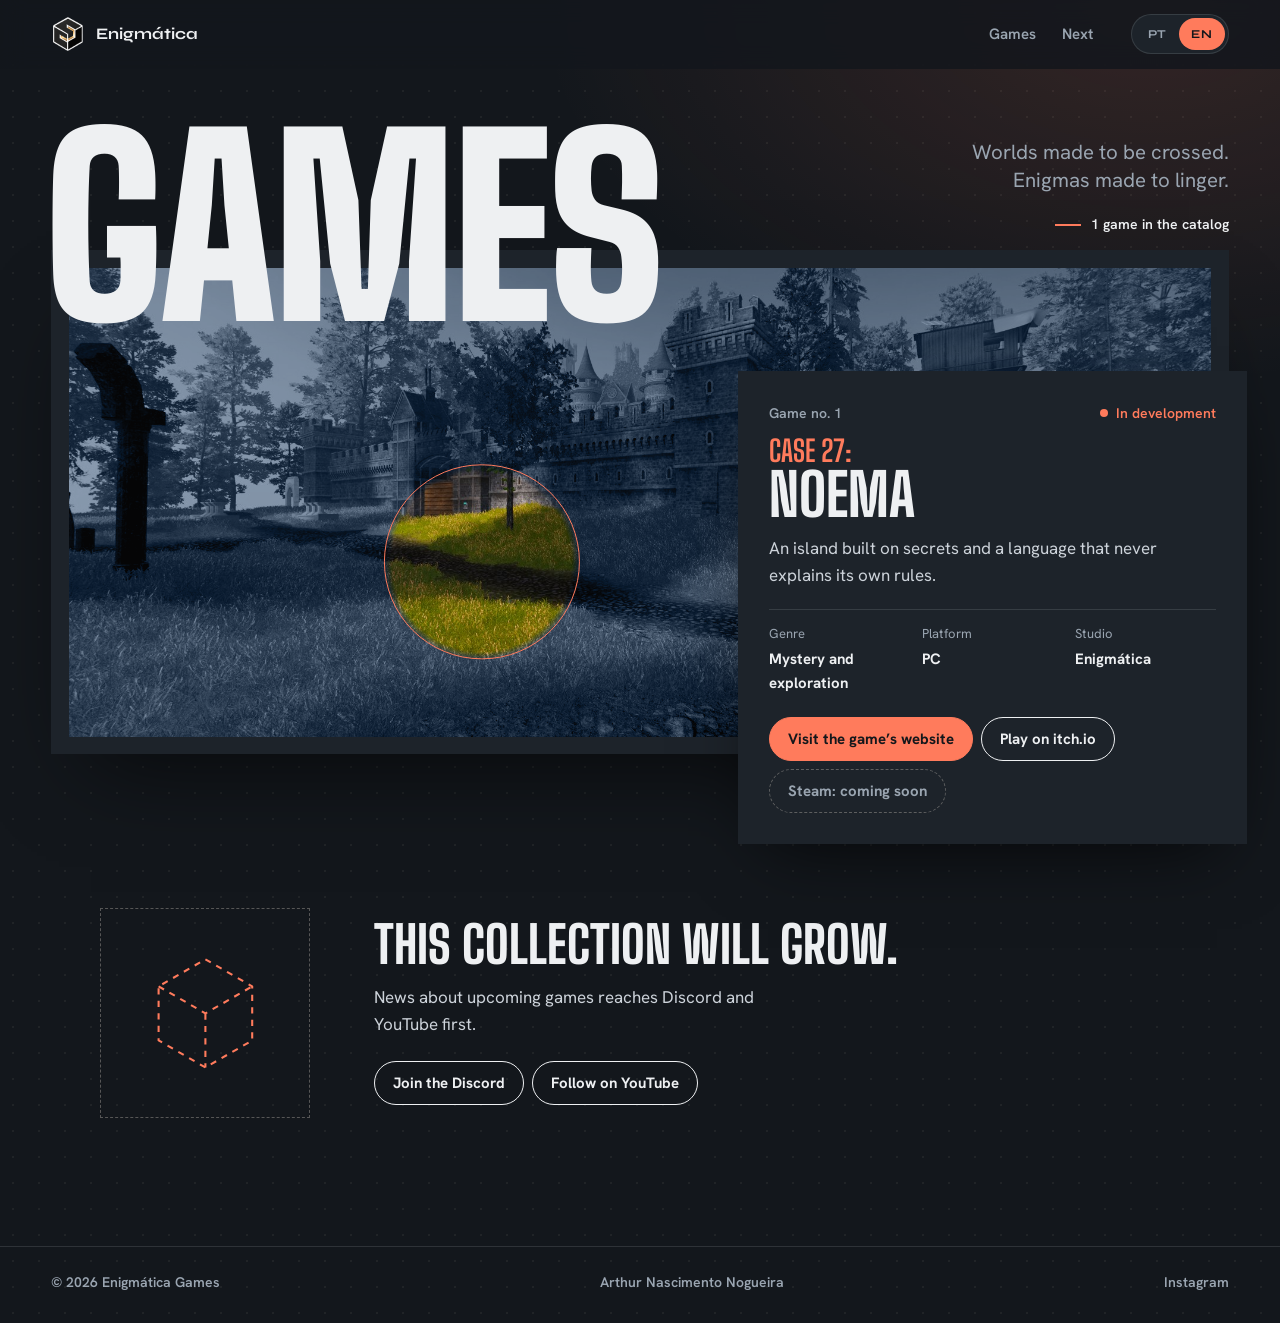
==== commit 06b54bd7: "Games hub: slate and coral palette Co-Authored-By: Claude Opus 5.5 <noreply@anthropic.com> Claude-Se" ====
--- a/index.html
+++ b/index.html
@@ -3,7 +3,7 @@
 <head>
   <meta charset="utf-8">
   <meta name="viewport" content="width=device-width, initial-scale=1">
-  <meta name="theme-color" content="#2b2420">
+  <meta name="theme-color" content="#13171c">
   <meta name="description" content="The official home of Enigmática’s games.">
   <meta property="og:title" content="Enigmática Games">
   <meta property="og:description" content="Every game from Enigmática, in one place.">
@@ -12,7 +12,7 @@
   <link rel="icon" href="assets/images/enigmatica-mark.png">
   <link rel="preload" href="assets/images/principal.jpg" as="image">
   <link rel="preload" href="assets/fonts/big-shoulders-display-latin-wght-normal.woff2" as="font" type="font/woff2" crossorigin>
-  <link rel="stylesheet" href="assets/games-hub.css?v=32">
+  <link rel="stylesheet" href="assets/games-hub.css?v=33">
   <title>Games — Enigmática</title>
 </head>
 <body>
--- a/assets/games-hub.css
+++ b/assets/games-hub.css
@@ -39,7 +39,7 @@
   color: var(--ink);
   font: 400 17px/1.6 'Hanken', system-ui, sans-serif;
   background:
-    radial-gradient(80vw 50vw at 90% 0%, rgba(240, 138, 61, .16), transparent 60%),
+    radial-gradient(80vw 50vw at 90% 0%, var(--glow), transparent 60%),
     radial-gradient(rgba(241, 232, 219, .06) 1px, transparent 1.3px) 0 0 / 26px 26px,
     var(--sand);
   -webkit-font-smoothing: antialiased;
@@ -56,7 +56,7 @@
   position: sticky; top: 0; z-index: 30;
   display: grid; grid-template-columns: 1fr auto auto; align-items: center; gap: clamp(14px, 3vw, 40px);
   padding: 14px var(--gut);
-  background: rgba(43, 36, 32, .86);
+  background: var(--bar);
   backdrop-filter: blur(12px); -webkit-backdrop-filter: blur(12px);
   border-bottom: 1px solid transparent;
   transition: border-color .3s ease;
@@ -72,7 +72,7 @@
   min-width: 44px; min-height: 32px; padding: 0 12px; border: 0; border-radius: 999px; cursor: pointer;
   background: transparent; color: var(--stone); font: 700 12px/1 'Syne', sans-serif; letter-spacing: .06em;
 }
-.lang button[aria-pressed="true"] { background: var(--ember); color: #1e1813; }
+.lang button[aria-pressed="true"] { background: var(--ember); color: var(--on-accent); }
 
 /* abertura: título gigante que invade a primeira moldura */
 .opening {
@@ -123,7 +123,7 @@
 .frame-base svg { filter: grayscale(1) contrast(.9) brightness(1.9); }
 .frame-base img { filter: grayscale(1) contrast(1.1) brightness(.9); }
 .frame-base::after { content: ""; position: absolute; inset: 0; background: var(--oxide); mix-blend-mode: color; opacity: .85; }
-.frame-base::before { content: ""; position: absolute; inset: 0; z-index: 1; background: #1e1813; opacity: .25; }
+.frame-base::before { content: ""; position: absolute; inset: 0; z-index: 1; background: var(--on-accent); opacity: .25; }
 .frame-color {
   z-index: 2;
   -webkit-mask-image: radial-gradient(circle var(--r) at var(--x) var(--y), #000 92%, transparent 100%);
@@ -155,10 +155,10 @@
 .status-development::before { animation: pulse 2.4s ease-in-out infinite; }
 .status-released { color: #9fd38a; }
 .status-announced { color: #e9c58f; }
-@keyframes pulse { 50% { box-shadow: 0 0 0 5px rgba(240, 138, 61, .2); } }
+@keyframes pulse { 50% { box-shadow: 0 0 0 5px var(--glow); } }
 .placard h3 { margin: 0 0 14px; font: 800 clamp(44px, 4.6vw, 70px)/.9 'Shoulders', sans-serif; letter-spacing: 0; text-transform: uppercase; }
 .placard h3 .pre { display: block; margin-bottom: .12em; font-weight: 700; font-size: .5em; letter-spacing: 0; color: var(--ember); }
-.placard-text { margin: 0 0 20px; max-width: 46ch; color: #dccfbe; }
+.placard-text { margin: 0 0 20px; max-width: 46ch; color: var(--body); }
 .facts { margin: 0 0 22px; padding-top: 14px; border-top: 1px solid var(--rule); display: grid; grid-template-columns: repeat(3, minmax(0, 1fr)); gap: 12px; }
 .facts dt { font-size: 13px; color: var(--stone); }
 .facts dd { margin: 2px 0 0; font-weight: 700; font-size: 15px; }
@@ -170,9 +170,9 @@
   text-decoration: none; font-weight: 700; font-size: 15px;
   transition: background .2s ease, color .2s ease, border-color .2s ease;
 }
-a.btn:hover { background: var(--ink); color: #1e1813; }
-.btn-solid { background: var(--ember); border-color: var(--ember); color: #1e1813; }
-a.btn-solid:hover { background: var(--ink); border-color: var(--ink); color: #1e1813; }
+a.btn:hover { background: var(--ink); color: var(--on-accent); }
+.btn-solid { background: var(--ember); border-color: var(--ember); color: var(--on-accent); }
+a.btn-solid:hover { background: var(--ink); border-color: var(--ink); color: var(--on-accent); }
 .btn-off { border-style: dashed; border-color: rgba(241, 232, 219, .3); color: var(--stone); cursor: default; }
 
 /* próximo */
@@ -185,7 +185,7 @@
 .next-slot svg { width: 60%; fill: none; stroke: var(--ember); stroke-width: 2; stroke-linejoin: round; stroke-dasharray: 6 6; animation: dash 18s linear infinite; }
 @keyframes dash { to { stroke-dashoffset: -240; } }
 .next h2 { margin: 0; font: 800 clamp(36px, 4vw, 58px)/.95 'Shoulders', sans-serif; letter-spacing: 0; text-transform: uppercase; }
-.next p { margin: 14px 0 22px; max-width: 44ch; color: #dccfbe; }
+.next p { margin: 14px 0 22px; max-width: 44ch; color: var(--body); }
 
 .foot {
   display: flex; flex-wrap: wrap; justify-content: space-between; gap: 12px 24px;
@@ -221,3 +221,4 @@
   html { scroll-behavior: auto; }
   *, *::before, *::after { animation: none !important; transition: none !important; }
 }
+:root{--sand:#13171c;--paper:#1d232a;--ink:#eef0f2;--stone:#9aa5b1;--ember:#ff7b5c;--oxide:#3e5a78;--rule:rgba(238,240,242,.12);--glow:rgba(255,123,92,.14);--bar:rgba(19,23,28,.86);--on-accent:#14171b;--body:#cdd3da;}
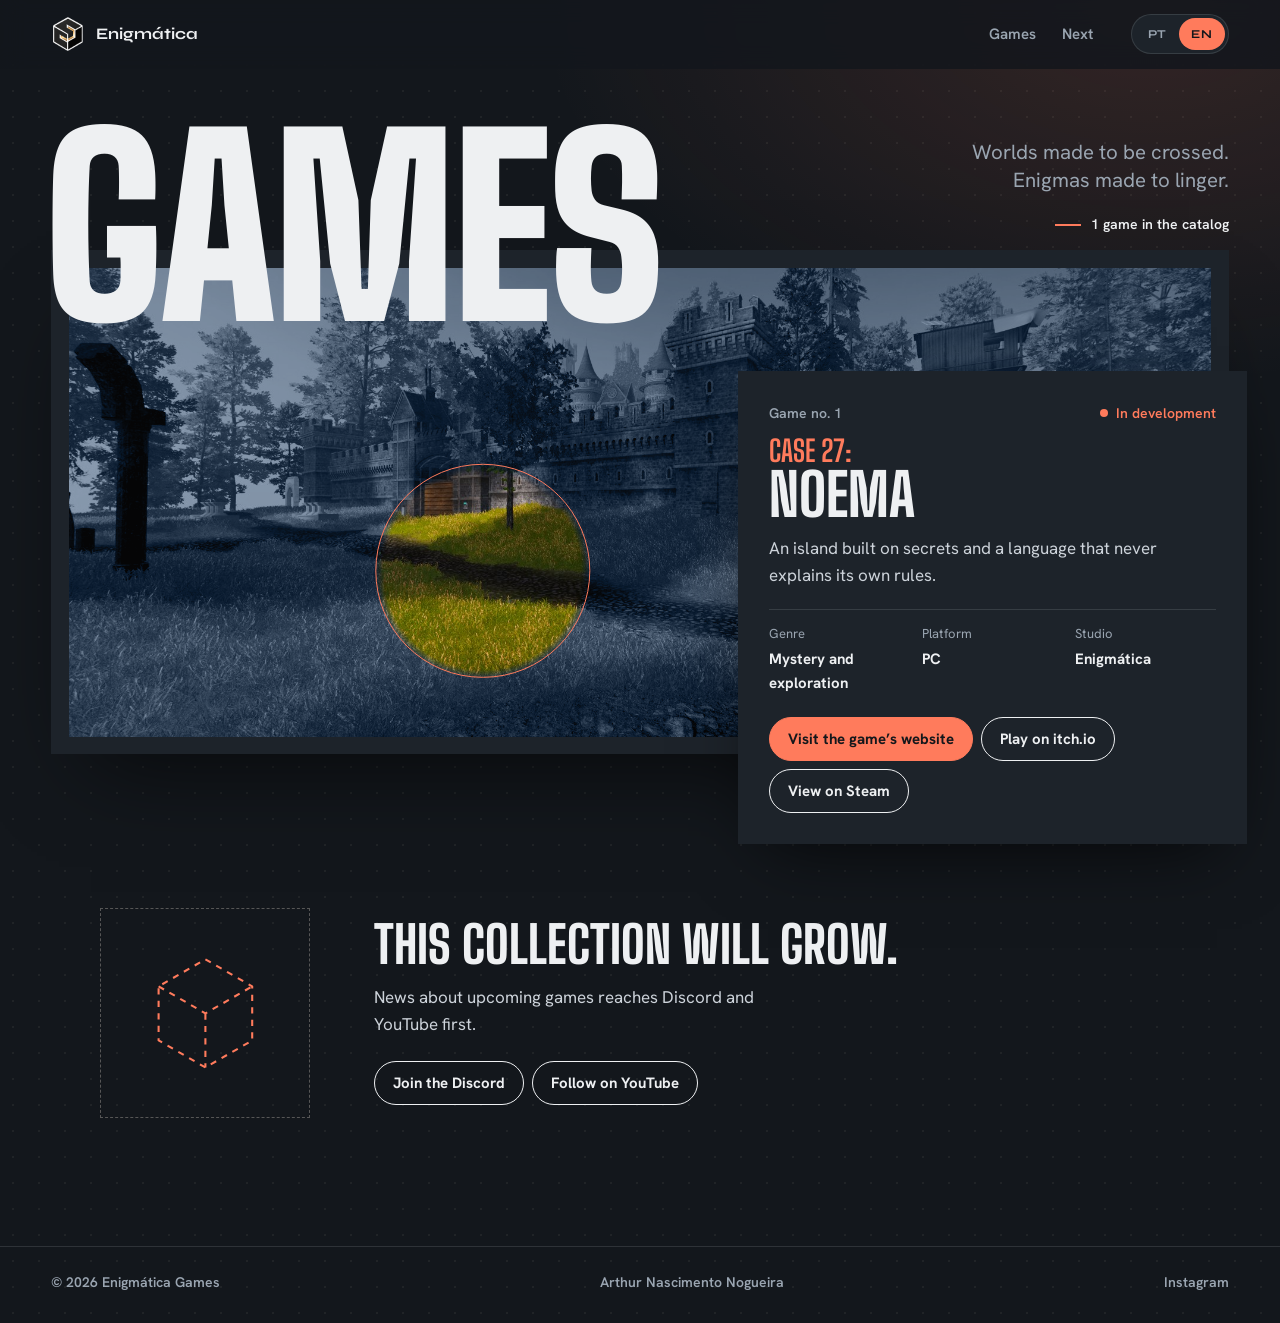
==== commit ba1b1eb4: "Link Steam buttons to the Case 27: Noema store page Co-Authored-By: Claude Opus 5.5 <noreply@anthrop" ====
--- a/index.html
+++ b/index.html
@@ -68,7 +68,7 @@
     <a href="https://www.instagram.com/enigmatica.official/" target="_blank" rel="noopener noreferrer">Instagram</a>
   </footer>
 
-  <script src="assets/games-data.js?v=32"></script>
+  <script src="assets/games-data.js?v=33"></script>
   <script src="assets/games-i18n.js?v=30"></script>
   <script src="assets/i18n.js?v=30"></script>
   <script src="assets/games-hub.js?v=32"></script>
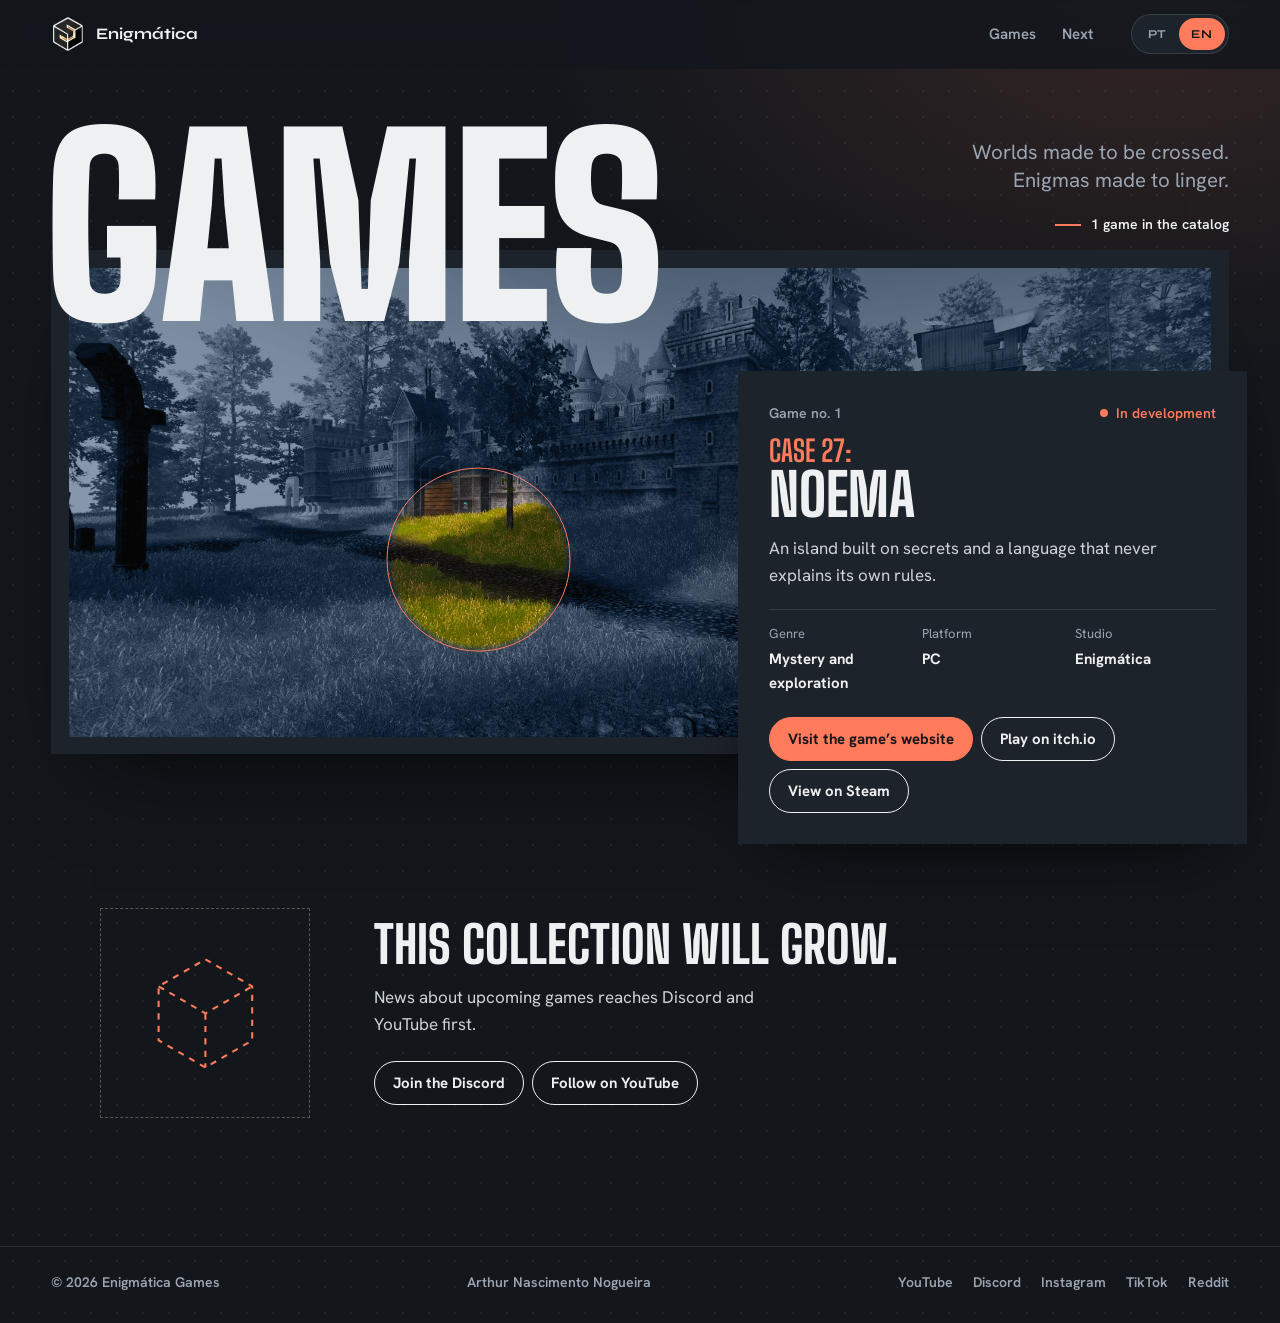
==== commit 31cc7f88: "Footer: add TikTok and Reddit links Co-Authored-By: Claude Opus 5.5 <noreply@anthropic.com> Claude-S" ====
--- a/index.html
+++ b/index.html
@@ -12,7 +12,7 @@
   <link rel="icon" href="assets/images/enigmatica-mark.png">
   <link rel="preload" href="assets/images/principal.jpg" as="image">
   <link rel="preload" href="assets/fonts/big-shoulders-display-latin-wght-normal.woff2" as="font" type="font/woff2" crossorigin>
-  <link rel="stylesheet" href="assets/games-hub.css?v=33">
+  <link rel="stylesheet" href="assets/games-hub.css?v=34">
   <title>Games — Enigmática</title>
 </head>
 <body>
@@ -65,11 +65,17 @@
   <footer class="foot">
     <span>© <span id="year">2026</span> Enigmática Games</span>
     <span>Arthur Nascimento Nogueira</span>
-    <a href="https://www.instagram.com/enigmatica.official/" target="_blank" rel="noopener noreferrer">Instagram</a>
+    <nav class="foot-links" aria-label="Official channels" data-i18n-attr="aria-label:channels">
+      <a href="https://www.youtube.com/@enigmatica-art" target="_blank" rel="noopener noreferrer">YouTube</a>
+      <a href="https://discord.gg/URapb2bbFA" target="_blank" rel="noopener noreferrer">Discord</a>
+      <a href="https://www.instagram.com/enigmatica.official/" target="_blank" rel="noopener noreferrer">Instagram</a>
+      <a href="https://www.tiktok.com/@enigmatica_art" target="_blank" rel="noopener noreferrer">TikTok</a>
+      <a href="https://www.reddit.com/user/Enigmatica-Art/" target="_blank" rel="noopener noreferrer">Reddit</a>
+    </nav>
   </footer>
 
   <script src="assets/games-data.js?v=33"></script>
-  <script src="assets/games-i18n.js?v=30"></script>
+  <script src="assets/games-i18n.js?v=31"></script>
   <script src="assets/i18n.js?v=30"></script>
   <script src="assets/games-hub.js?v=32"></script>
 </body>
--- a/assets/games-hub.css
+++ b/assets/games-hub.css
@@ -222,3 +222,6 @@
   *, *::before, *::after { animation: none !important; transition: none !important; }
 }
 :root{--sand:#13171c;--paper:#1d232a;--ink:#eef0f2;--stone:#9aa5b1;--ember:#ff7b5c;--oxide:#3e5a78;--rule:rgba(238,240,242,.12);--glow:rgba(255,123,92,.14);--bar:rgba(19,23,28,.86);--on-accent:#14171b;--body:#cdd3da;}
+
+.foot-links { display: flex; flex-wrap: wrap; gap: 8px 20px; }
+@media (max-width: 760px) { .foot { justify-content: center; text-align: center; } .foot-links { justify-content: center; } }
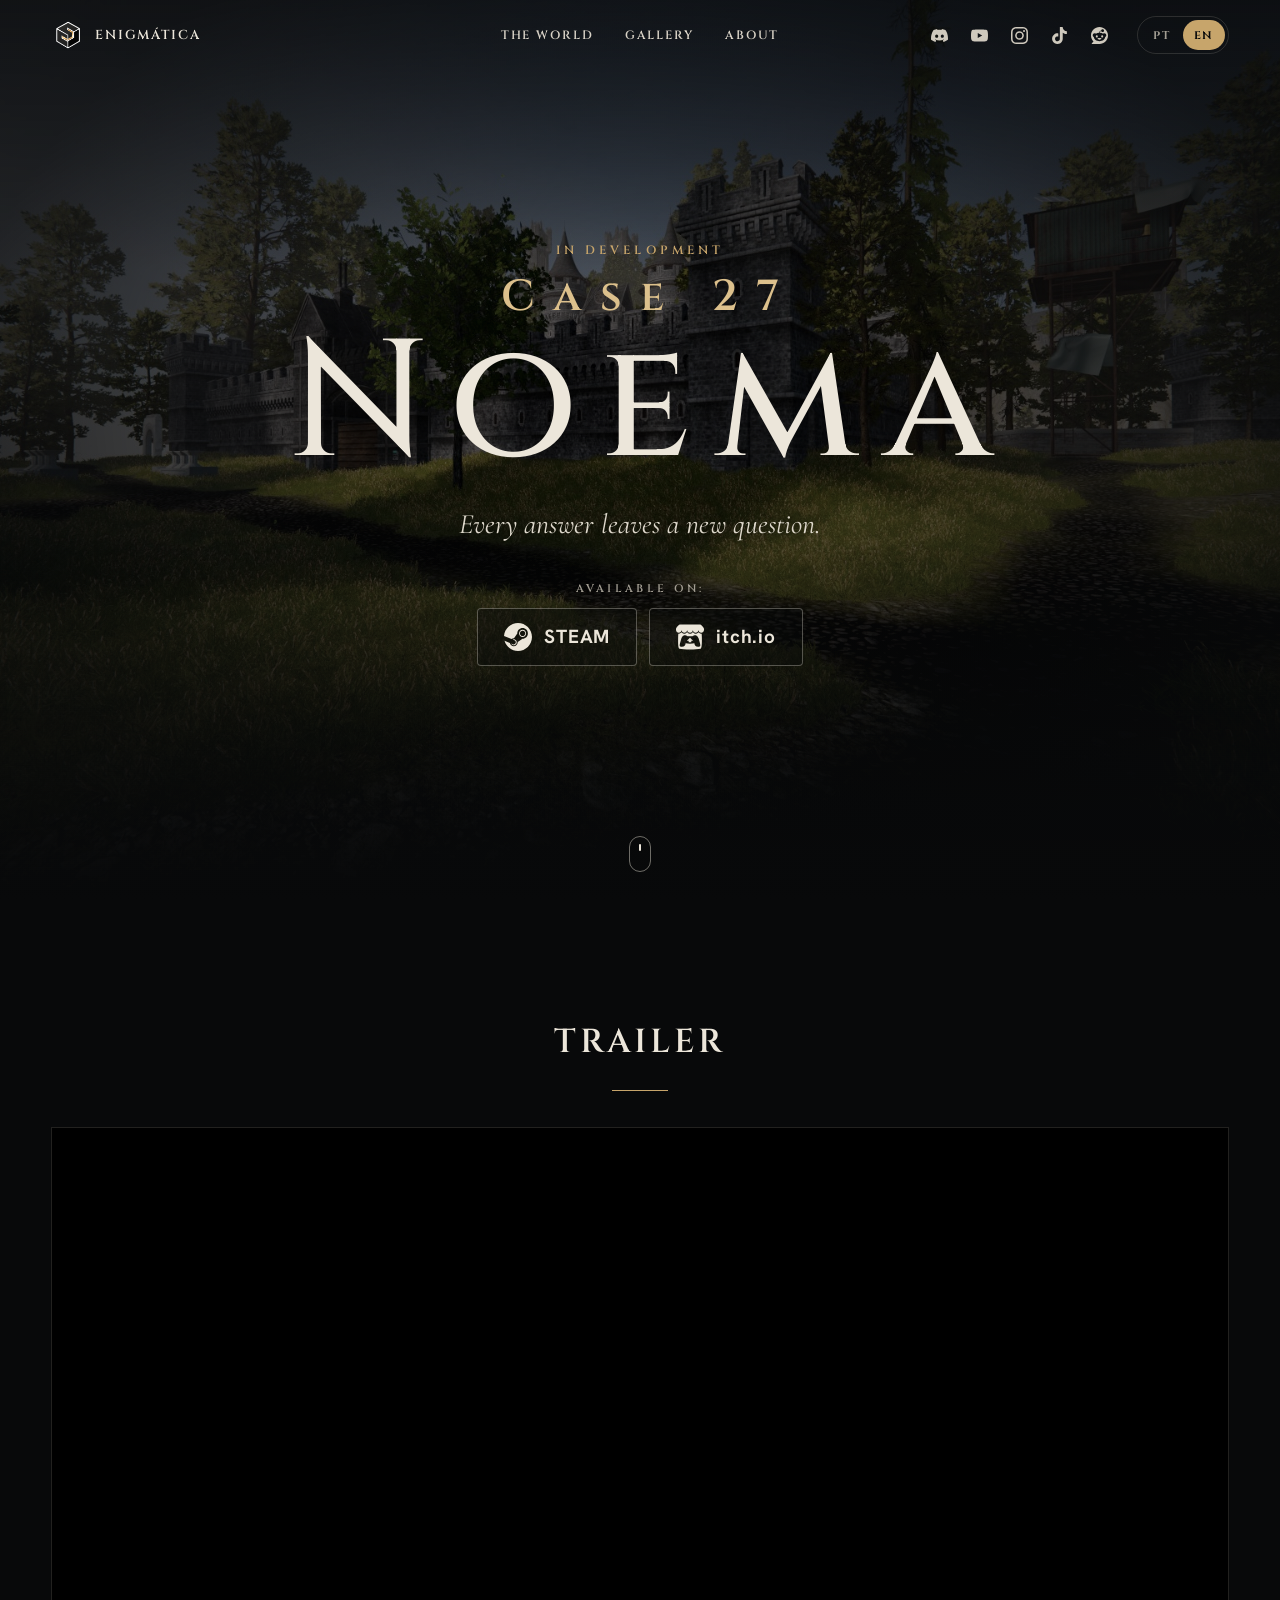
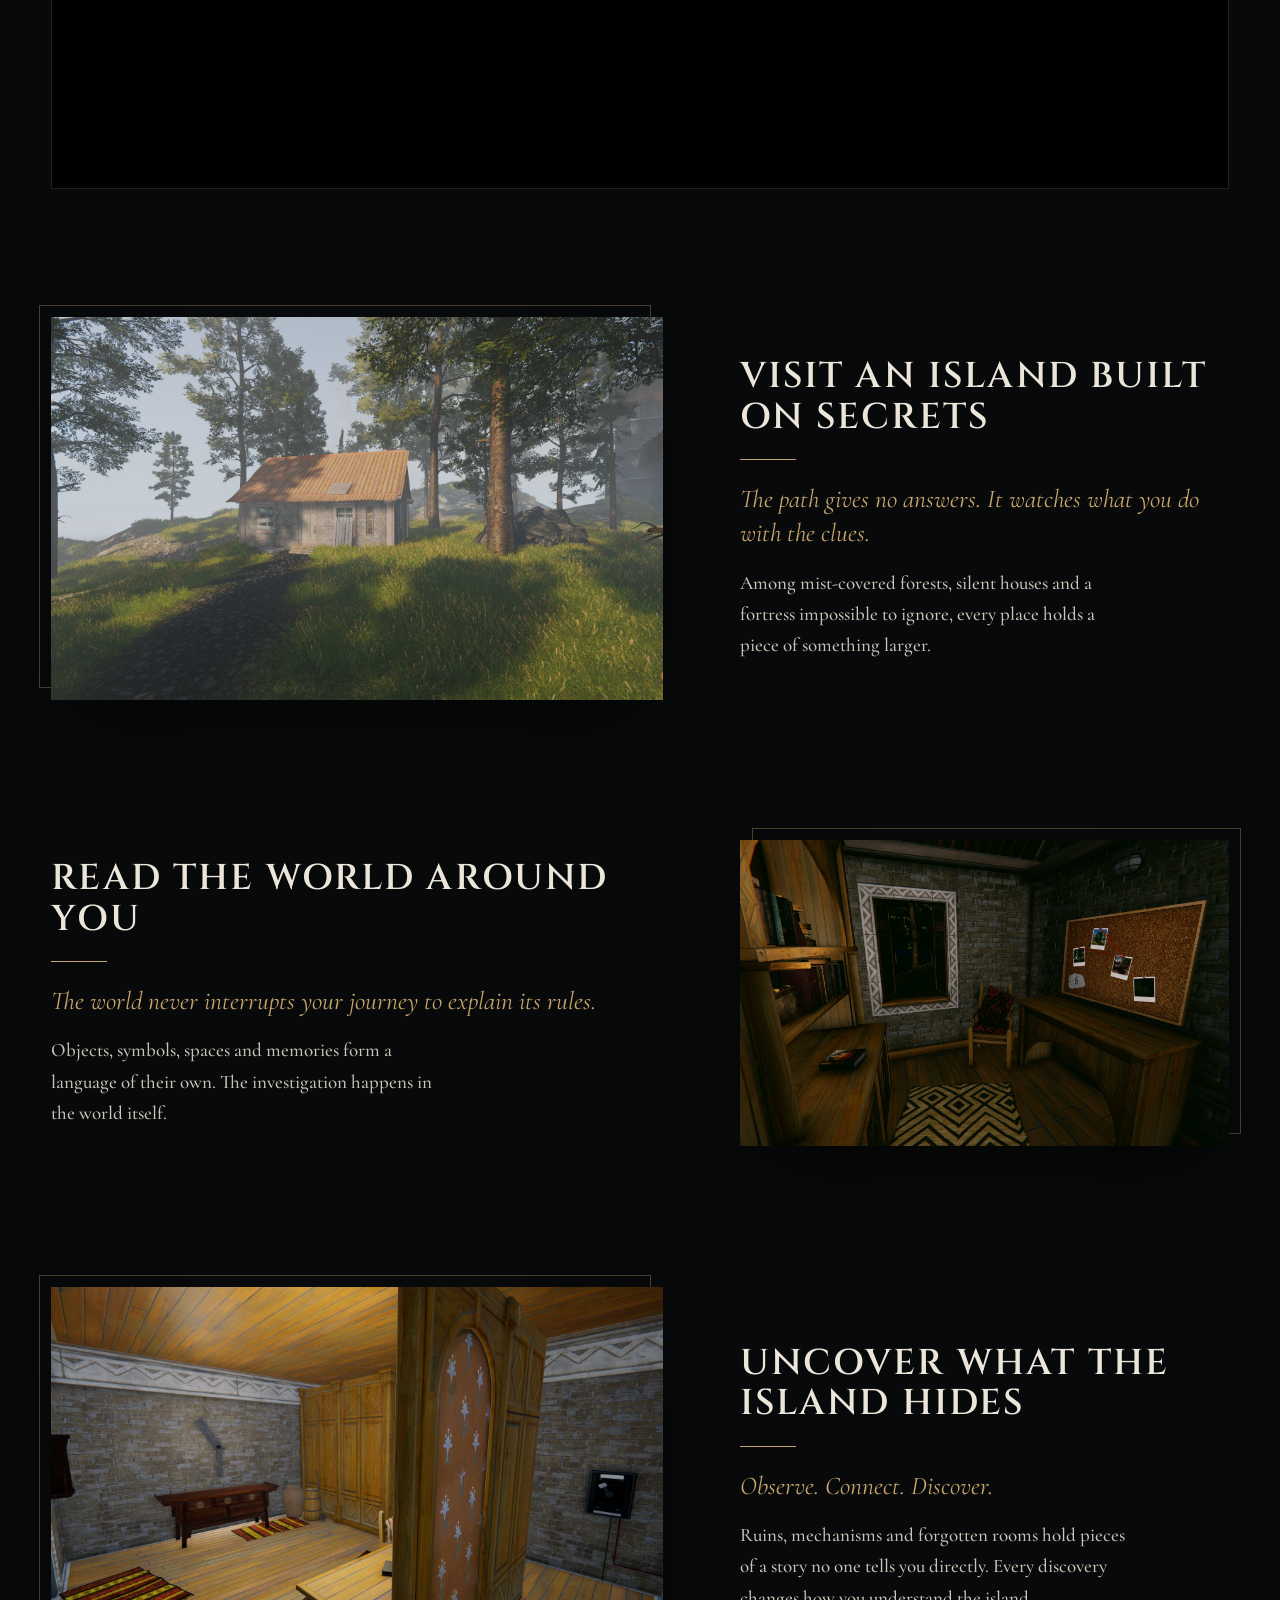
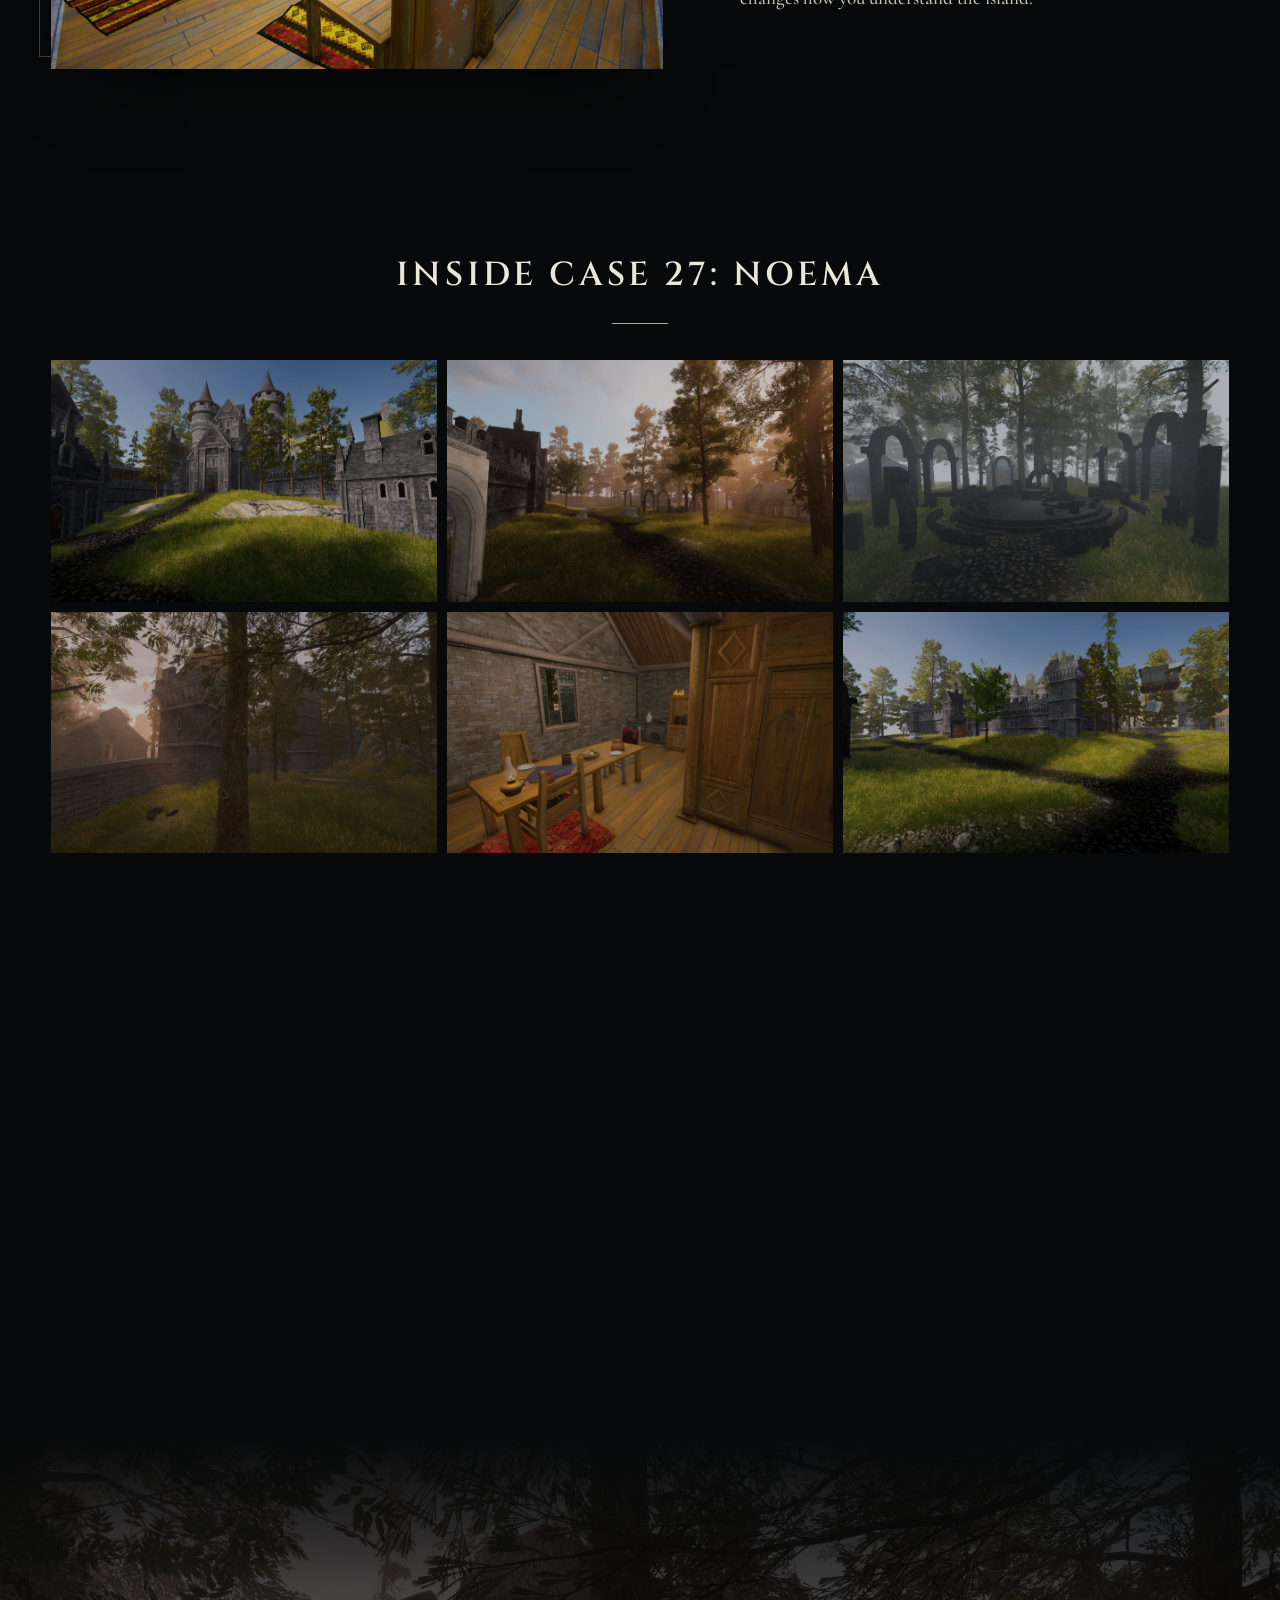
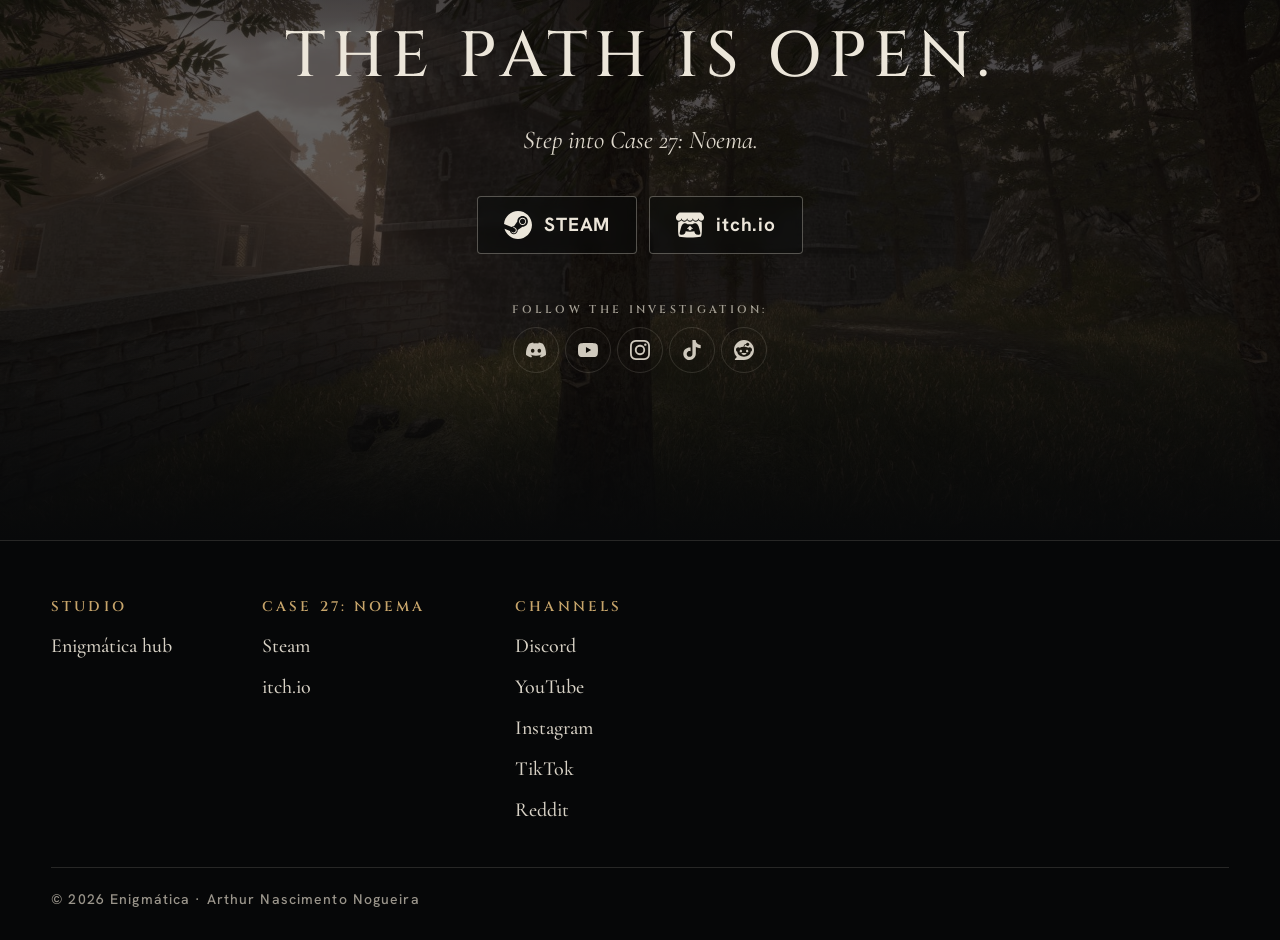
==== commit e54eb3b1: "Noema: trailer logo após o título, sem Todos os jogos; raiz vai direto para o Noema Co-Authored-By: " ====
--- a/index.html
+++ b/index.html
@@ -3,80 +3,15 @@
 <head>
   <meta charset="utf-8">
   <meta name="viewport" content="width=device-width, initial-scale=1">
-  <meta name="theme-color" content="#13171c">
-  <meta name="description" content="The official home of Enigmática’s games.">
-  <meta property="og:title" content="Enigmática Games">
-  <meta property="og:description" content="Every game from Enigmática, in one place.">
-  <meta property="og:image" content="https://games.enigmatica.art.br/assets/images/principal.jpg">
-  <link rel="canonical" href="https://games.enigmatica.art.br/">
-  <link rel="icon" href="assets/images/enigmatica-mark.png">
-  <link rel="preload" href="assets/images/principal.jpg" as="image">
-  <link rel="preload" href="assets/fonts/big-shoulders-display-latin-wght-normal.woff2" as="font" type="font/woff2" crossorigin>
-  <link rel="stylesheet" href="assets/games-hub.css?v=34">
-  <title>Games — Enigmática</title>
+  <meta name="theme-color" content="#08090a">
+  <!-- Por enquanto o catálogo de jogos está fora do ar: a raiz leva direto para Case 27: Noema.
+       O catálogo antigo está no histórico do Git (commit 1fe2d2d) e os arquivos games-hub.* continuam em assets/. -->
+  <link rel="canonical" href="https://games.enigmatica.art.br/noema/">
+  <meta http-equiv="refresh" content="0;url=noema/">
+  <title>Case 27: Noema — Enigmática</title>
+  <script>location.replace('noema/' + location.search + location.hash);</script>
 </head>
-<body>
-  <a class="skip" href="#catalog" data-i18n="skip">Skip to the games</a>
-
-  <header class="bar">
-    <a class="home" href="https://enigmatica.art.br/" aria-label="Back to the Enigmática hub" data-i18n-attr="aria-label:homeLabel">
-      <img src="assets/images/enigmatica-mark.png" alt="" width="34" height="34">
-      <span>Enigmática</span>
-    </a>
-    <nav class="bar-nav" aria-label="Sections" data-i18n-attr="aria-label:navLabel">
-      <a href="#catalog" data-i18n="nav.games">Games</a>
-      <a href="#next" data-i18n="nav.next">Next</a>
-    </nav>
-    <div class="lang" role="group" aria-label="Language" data-i18n-attr="aria-label:langGroup">
-      <button type="button" data-lang="pt" aria-pressed="false" lang="pt-BR" title="Português (Brasil)">PT</button>
-      <button type="button" data-lang="en" aria-pressed="true" lang="en" title="English">EN</button>
-    </div>
-  </header>
-
-  <main>
-    <section class="opening" aria-labelledby="page-title">
-      <h1 id="page-title" class="mega" data-i18n="title">Games</h1>
-      <div class="opening-side">
-        <p class="lede" data-i18n-html="lede">Worlds made to be crossed.<br>Enigmas made to linger.</p>
-        <p class="count" id="count"></p>
-      </div>
-    </section>
-
-    <section id="catalog" class="catalog" aria-labelledby="catalog-title">
-      <h2 id="catalog-title" class="sr-only" data-i18n="catalogTitle">Catalog</h2>
-      <div id="exhibits"></div>
-    </section>
-
-    <section class="next" id="next" aria-labelledby="next-title">
-      <div class="next-slot" aria-hidden="true">
-        <svg viewBox="0 0 120 120"><path d="M60 8 105 34v52L60 112 15 86V34Z"/><path d="M15 34 60 60l45-26M60 60v52"/></svg>
-      </div>
-      <div class="next-copy">
-        <h2 id="next-title" data-i18n="next.title">This collection will grow.</h2>
-        <p data-i18n="next.text">News about upcoming games reaches Discord and YouTube first.</p>
-        <div class="actions">
-          <a class="btn" href="https://discord.gg/URapb2bbFA" target="_blank" rel="noopener noreferrer"><span data-i18n="next.discord">Join the Discord</span><span class="sr-only" data-i18n="newTab">(opens in a new tab)</span></a>
-          <a class="btn" href="https://www.youtube.com/@enigmatica-art" target="_blank" rel="noopener noreferrer"><span data-i18n="next.youtube">Follow on YouTube</span><span class="sr-only" data-i18n="newTab">(opens in a new tab)</span></a>
-        </div>
-      </div>
-    </section>
-  </main>
-
-  <footer class="foot">
-    <span>© <span id="year">2026</span> Enigmática Games</span>
-    <span>Arthur Nascimento Nogueira</span>
-    <nav class="foot-links" aria-label="Official channels" data-i18n-attr="aria-label:channels">
-      <a href="https://www.youtube.com/@enigmatica-art" target="_blank" rel="noopener noreferrer">YouTube</a>
-      <a href="https://discord.gg/URapb2bbFA" target="_blank" rel="noopener noreferrer">Discord</a>
-      <a href="https://www.instagram.com/enigmatica.official/" target="_blank" rel="noopener noreferrer">Instagram</a>
-      <a href="https://www.tiktok.com/@enigmatica_art" target="_blank" rel="noopener noreferrer">TikTok</a>
-      <a href="https://www.reddit.com/user/Enigmatica-Art/" target="_blank" rel="noopener noreferrer">Reddit</a>
-    </nav>
-  </footer>
-
-  <script src="assets/games-data.js?v=33"></script>
-  <script src="assets/games-i18n.js?v=31"></script>
-  <script src="assets/i18n.js?v=30"></script>
-  <script src="assets/games-hub.js?v=32"></script>
+<body style="background:#08090a;color:#ece6da;font-family:serif">
+  <p><a href="noema/" style="color:#c7a56b">Case 27: Noema</a></p>
 </body>
 </html>
